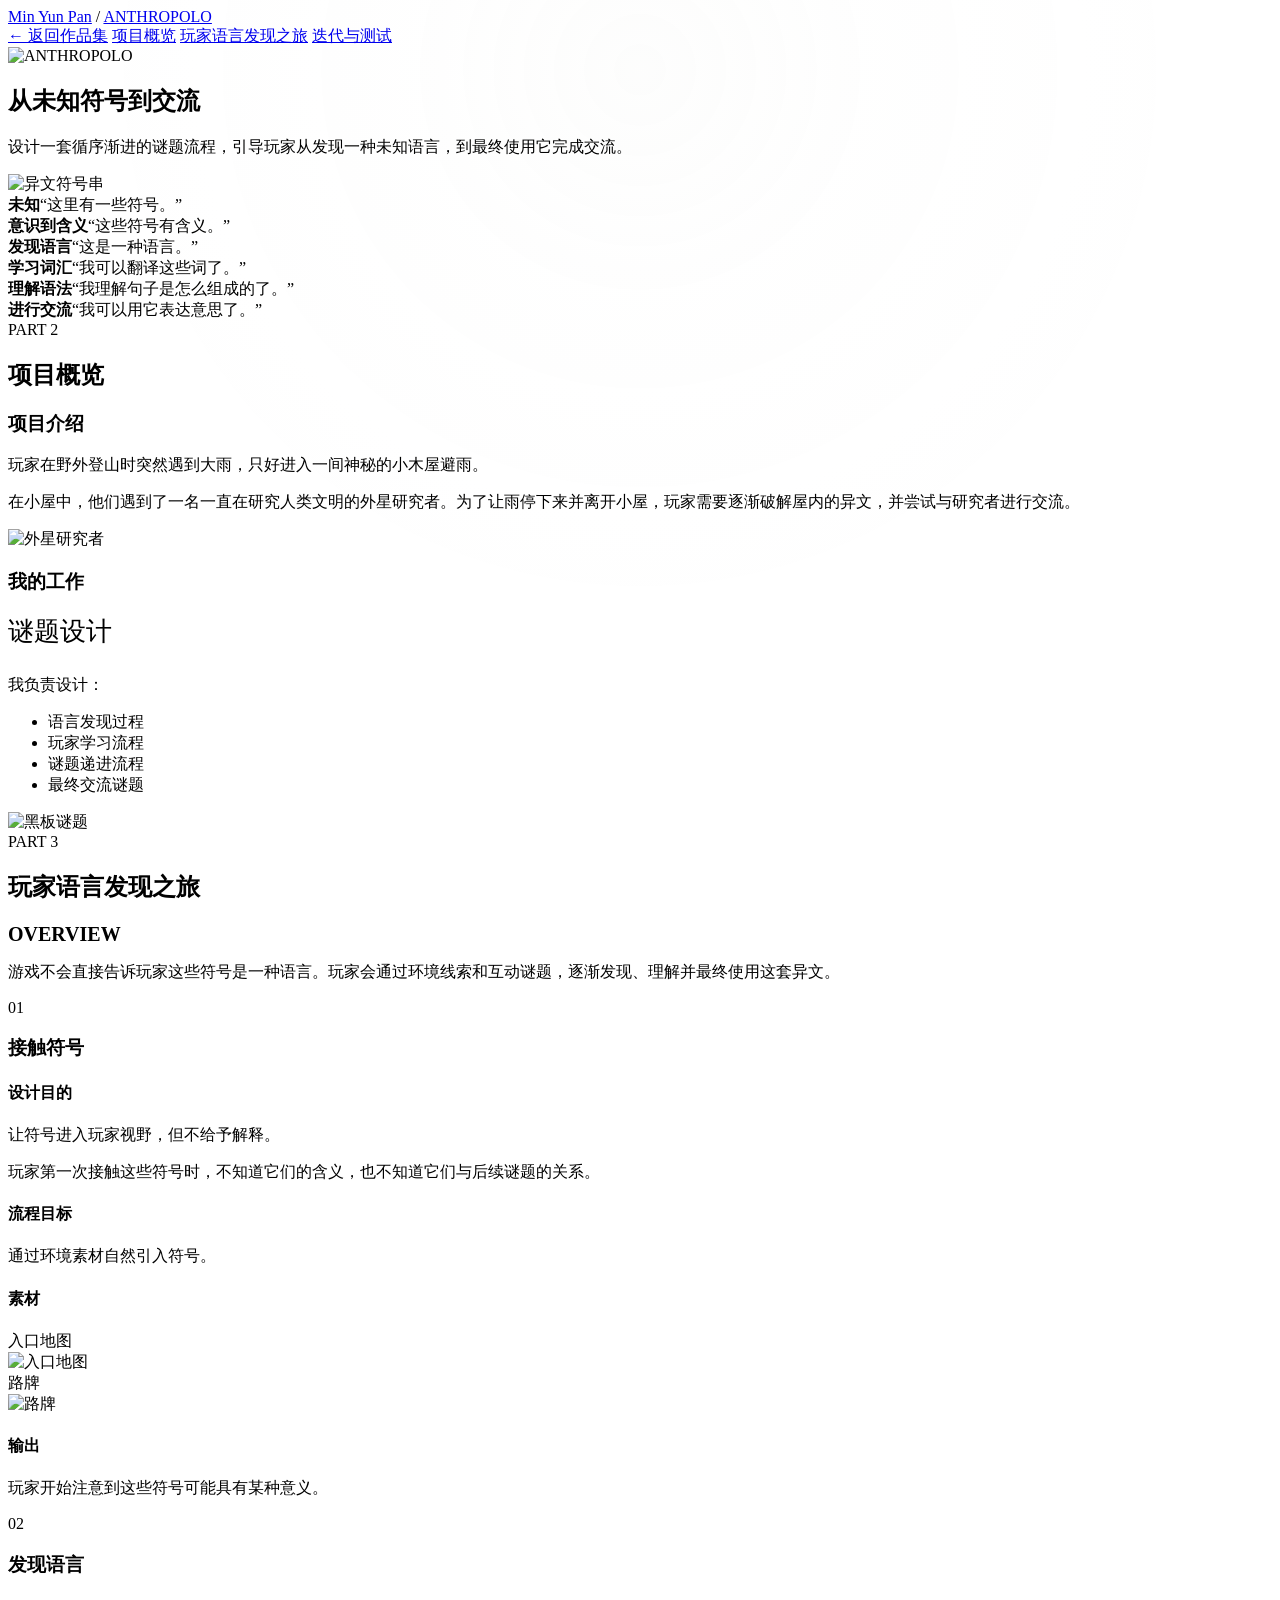
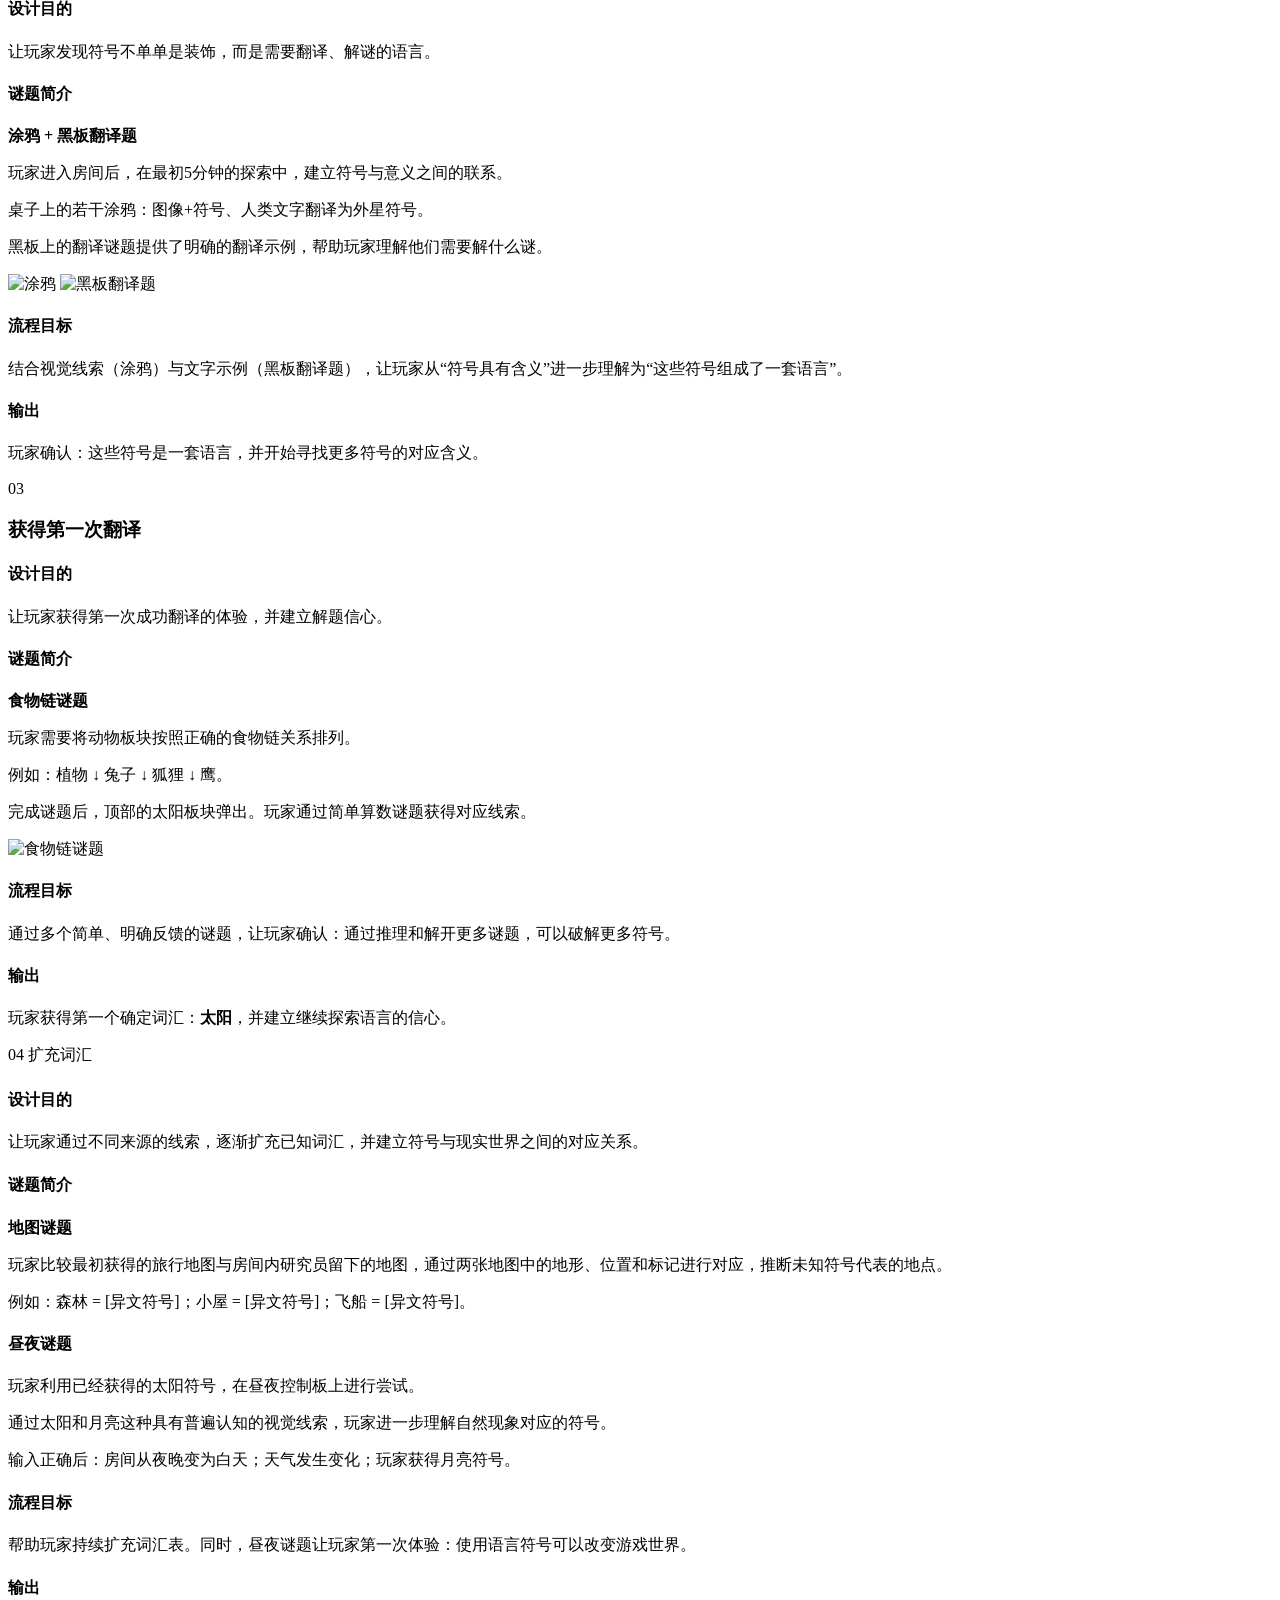
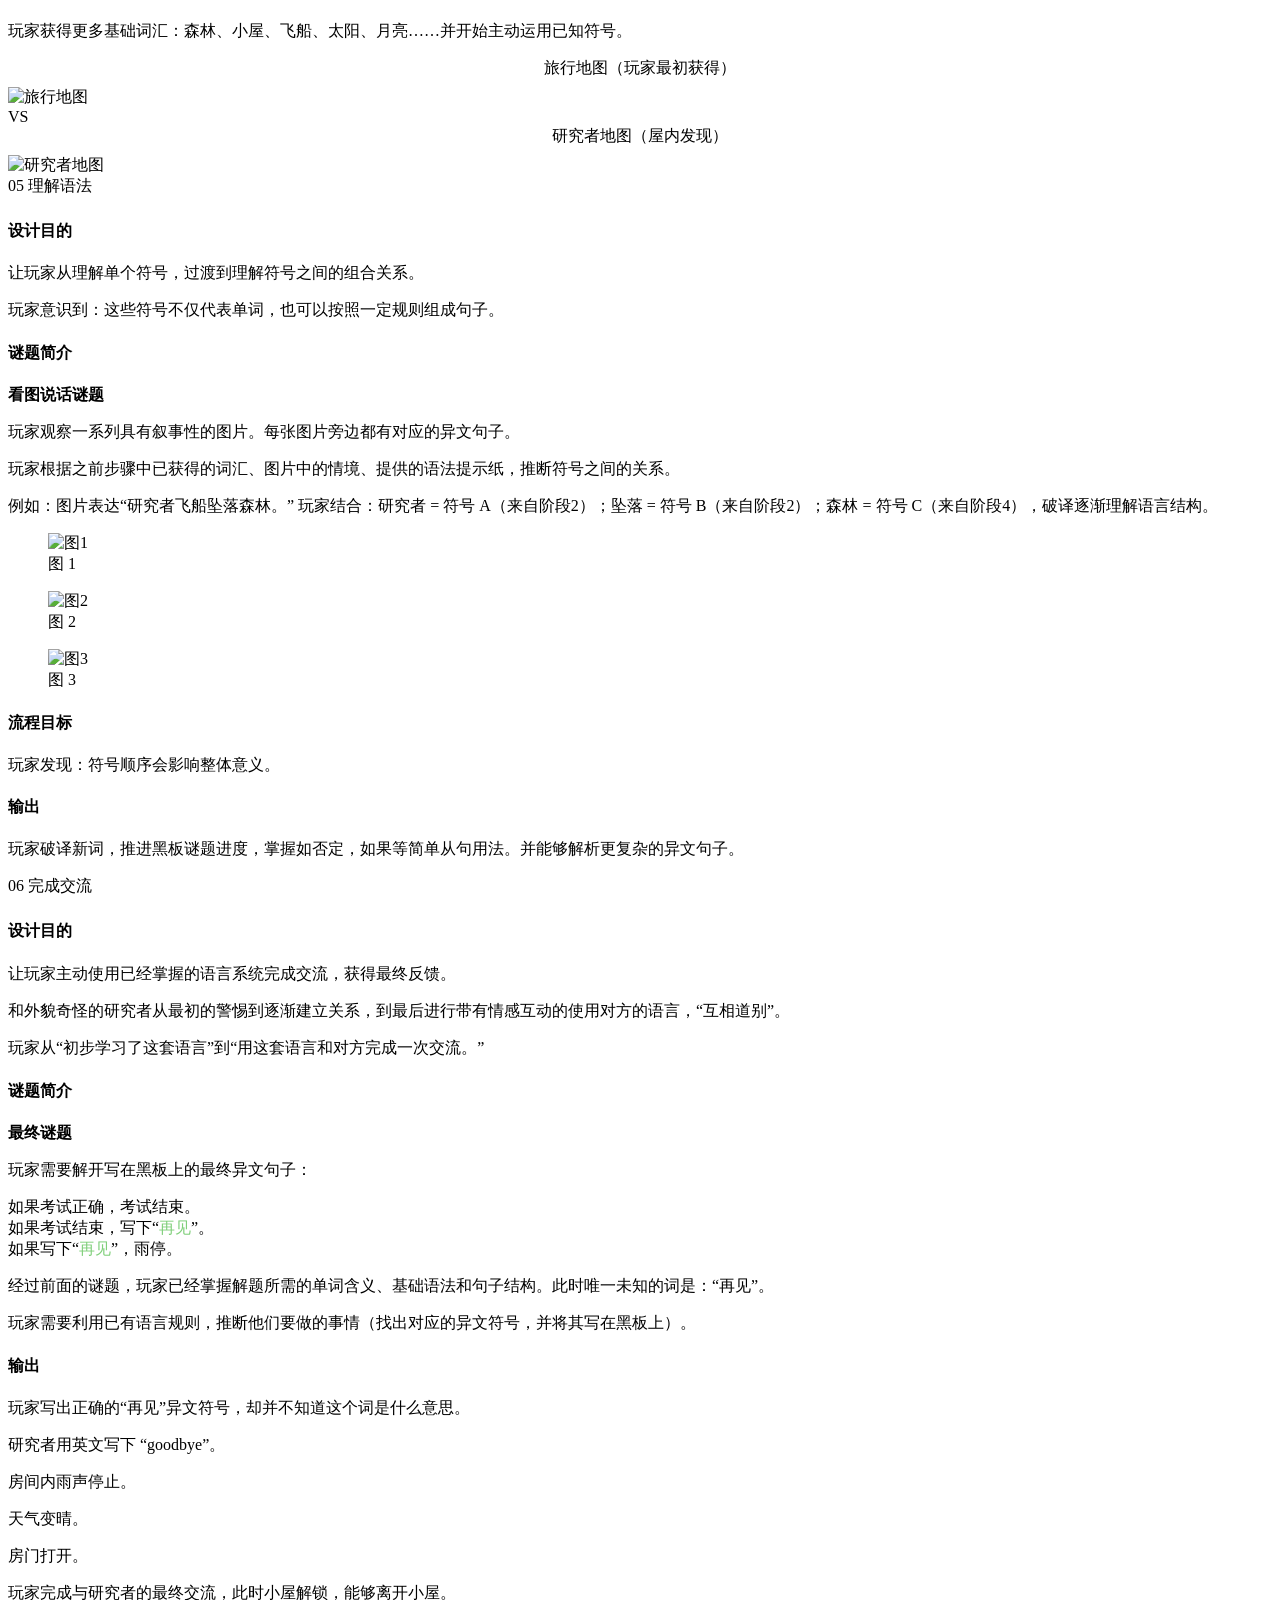
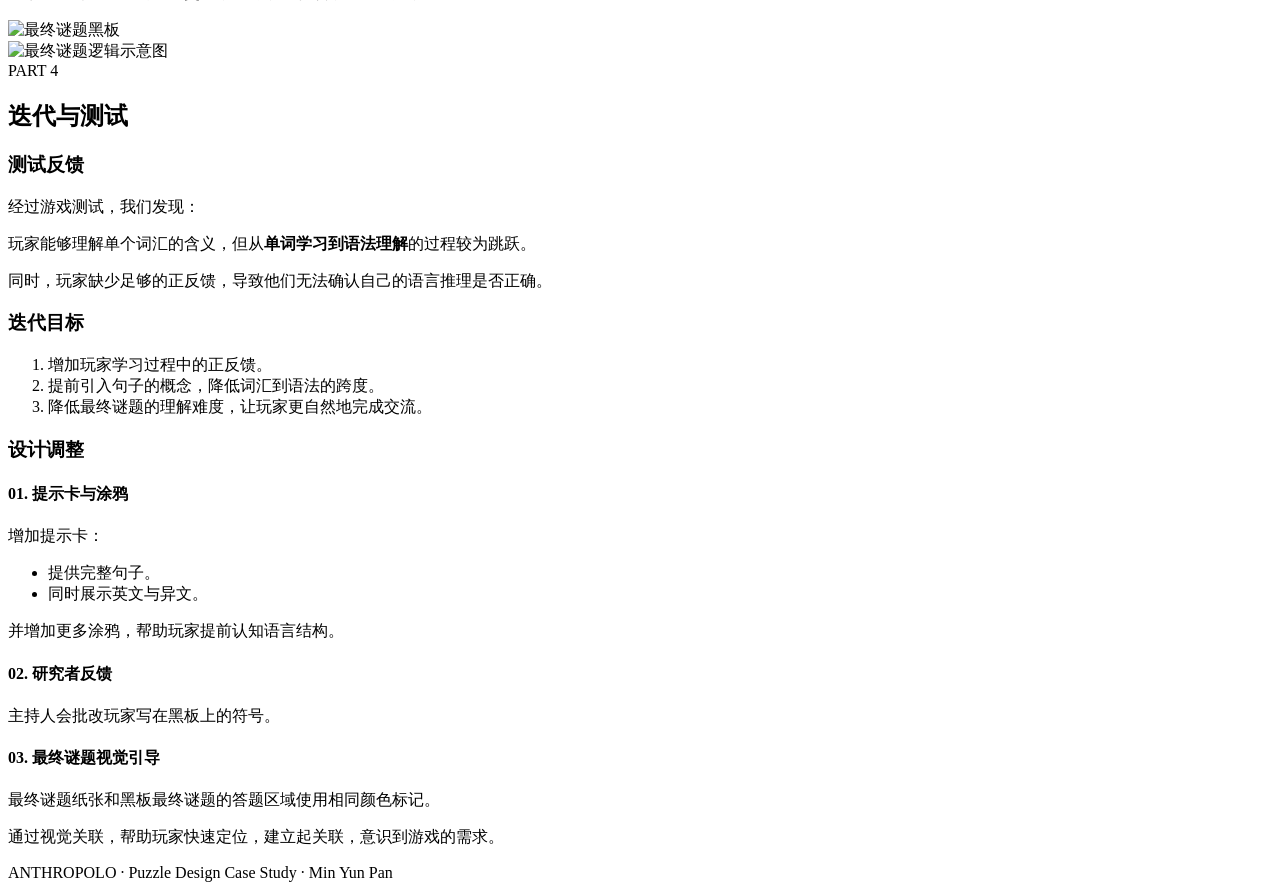
==== anthropolo.html @ 0495cffb "Add files via upload" ====
<!DOCTYPE html>

<html lang="zh-CN">
<head>
<meta charset="utf-8"/>
<meta content="width=device-width, initial-scale=1" name="viewport"/>
<title>ANTHROPOLO — 从未知符号到交流</title>
<meta content="ANTHROPOLO 密室语言谜题设计作品集" name="description"/>

<link href="assets/anthropolo/css/style.css" rel="stylesheet"/><meta content="#0d0f0e" name="theme-color"/><link rel="stylesheet" href="css/enhancements.css">
</head>
<body class="project-anthropolo anthro-opening">
<div class="anthro-opening-fog" aria-hidden="true"><span></span><span></span><span></span></div>
<nav aria-label="页面导航" class="top-nav">
<div class="top-nav-inner">
<div class="anthro-brand-group">
<a class="nav-home" href="index.html">Min Yun Pan</a>
<span class="nav-sep">/</span>
<a class="nav-brand" href="#top">ANTHROPOLO</a>
</div>
<div class="nav-links">
<a class="portfolio-back" href="index.html">← 返回作品集</a>
<a href="#overview">项目概览</a>
<a href="#journey">玩家语言发现之旅</a>
<a href="#iteration">迭代与测试</a>
</div>
</div>
</nav>
<section class="hero" id="top">
<div class="wrap">
<img alt="ANTHROPOLO" class="logo" src="assets/anthropolo/images/title.png"/>
<div class="rule"></div>
<div class="hero-grid">
<div class="hero-copy reveal reveal-delay-1">
<h1>从未知符号到<span class="gold">交流</span></h1>
<div class="accent-line"></div>
<p class="lead intro">设计一套循序渐进的谜题流程，引导玩家从发现一种未知语言，到最终使用它完成交流。</p>
</div>
<img alt="异文符号串" class="glyph-chain" src="assets/anthropolo/images/glyph-chain.png"/>
<div class="progress reveal reveal-delay-3">
<div class="progress-item"><b class="intro">未知</b><span class="intro">“这里有一些符号。”</span></div>
<div class="progress-item"><b class="intro">意识到含义</b><span class="intro">“这些符号有含义。”</span></div>
<div class="progress-item"><b class="intro">发现语言</b><span class="intro">“这是一种语言。”</span></div>
<div class="progress-item"><b class="intro">学习词汇</b><span class="intro">“我可以翻译这些词了。”</span></div>
<div class="progress-item"><b class="intro">理解语法</b><span class="intro">“我理解句子是怎么组成的了。”</span></div>
<div class="progress-item"><b class="intro">进行交流</b><span class="intro">“我可以用它表达意思了。”</span></div>
</div>
</div>
</div>
</section>
<section class="section" id="overview">
<div class="wrap">
<div class="overview-title reveal">
<div class="kicker">PART 2</div>
<h2>项目概览</h2>
</div>
<div class="overview-grid reveal reveal-delay-1">
<div>
<h3 class="gold" style="text-transform:none">项目介绍</h3>
<div class="accent-line" style="width:90px"></div>
<p class="intro">玩家在野外登山时突然遇到大雨，只好进入一间神秘的小木屋避雨。</p>
<p class="intro">在小屋中，他们遇到了一名一直在研究人类文明的外星研究者。为了让雨停下来并离开小屋，玩家需要逐渐破解屋内的异文，并尝试与研究者进行交流。</p>
</div>
<div class="photo"><img alt="外星研究者" src="assets/anthropolo/images/researcher.jpg"/></div>
</div>
<div class="contrib reveal reveal-delay-2">
<div class="contrib-list">
<h3 class="gold" style="text-transform:none">我的工作</h3>
<p class="intro" style="font-size:26px;margin-top:18px">谜题设计</p>
<p class="muted intro">我负责设计：</p>
<ul>
<li class="intro">语言发现过程</li>
<li class="intro">玩家学习流程</li>
<li class="intro">谜题递进流程</li>
<li class="intro">最终交流谜题</li>
</ul>
</div>
<div class="photo"><img alt="黑板谜题" src="assets/anthropolo/images/board.jpg"/></div>
</div>
</div>
</section>
<section class="section" id="journey">
<div class="wrap">
<div class="journey-head reveal">
<div class="kicker">PART 3</div>
<h2>玩家语言发现之旅</h2>
<div class="gold" style="font-size:20px;font-weight:700;margin-top:8px">OVERVIEW</div>
<p class="intro">游戏不会直接告诉玩家这些符号是一种语言。玩家会通过环境线索和互动谜题，逐渐发现、理解并最终使用这套异文。</p>
</div>
<div class="stages-top">
<article class="stage chalk-card reveal">
<div class="stage-no">01</div>
<h3>接触符号</h3>
<div class="stage-block"><h4 class="intro">设计目的</h4><p class="intro">让符号进入玩家视野，但不给予解释。</p><p class="intro">玩家第一次接触这些符号时，不知道它们的含义，也不知道它们与后续谜题的关系。</p></div>
<div class="stage-block"><h4 class="intro">流程目标</h4><p class="intro">通过环境素材自然引入符号。</p></div>
<div class="stage-block"><h4 class="intro">素材</h4>
<div class="stage-media two">
<div><div class="muted small intro">入口地图</div><img alt="入口地图" src="assets/anthropolo/images/entrance-map.png"/></div>
<div><div class="muted small intro">路牌</div><img alt="路牌" src="assets/anthropolo/images/trail-sign.png"/></div>
</div>
</div>
<div class="stage-output"><h4 class="intro">输出</h4><p class="intro">玩家开始注意到这些符号可能具有某种意义。</p></div>
</article>
<article class="stage chalk-card reveal reveal-delay-1">
<div class="stage-no">02</div>
<h3>发现语言</h3>
<div class="stage-block"><h4 class="intro">设计目的</h4><p class="intro">让玩家发现符号不单单是装饰，而是需要翻译、解谜的语言。</p></div>
<div class="stage-block"><h4 class="intro">谜题简介</h4><p class="intro"><strong>涂鸦 + 黑板翻译题</strong></p><p class="intro">玩家进入房间后，在最初5分钟的探索中，建立符号与意义之间的联系。</p><p class="intro">桌子上的若干涂鸦：图像+符号、人类文字翻译为外星符号。</p><p class="intro">黑板上的翻译谜题提供了明确的翻译示例，帮助玩家理解他们需要解什么谜。</p>
<div class="stage-media">
<img alt="涂鸦" src="assets/anthropolo/images/doodles.jpg"/>
<img alt="黑板翻译题" src="assets/anthropolo/images/translation-board.png"/>
</div>
</div>
<div class="stage-block"><h4 class="intro">流程目标</h4><p class="intro">结合视觉线索（涂鸦）与文字示例（黑板翻译题），让玩家从“符号具有含义”进一步理解为“这些符号组成了一套语言”。</p></div>
<div class="stage-output"><h4 class="intro">输出</h4><p class="intro">玩家确认：这些符号是一套语言，并开始寻找更多符号的对应含义。</p></div>
</article>
<article class="stage chalk-card reveal reveal-delay-2">
<div class="stage-no">03</div>
<h3>获得第一次翻译</h3>
<div class="stage-block"><h4 class="intro">设计目的</h4><p class="intro">让玩家获得第一次成功翻译的体验，并建立解题信心。</p></div>
<div class="stage-block"><h4 class="intro">谜题简介</h4><p class="intro"><strong>食物链谜题</strong></p><p class="intro">玩家需要将动物板块按照正确的食物链关系排列。</p><p class="intro">例如：植物 ↓ 兔子 ↓ 狐狸 ↓ 鹰。</p><p class="intro">完成谜题后，顶部的太阳板块弹出。玩家通过简单算数谜题获得对应线索。</p>
<div class="stage-media tall"><img alt="食物链谜题" src="assets/anthropolo/images/food-chain.png"/></div>
</div>
<div class="stage-block"><h4 class="intro">流程目标</h4><p class="intro">通过多个简单、明确反馈的谜题，让玩家确认：通过推理和解开更多谜题，可以破解更多符号。</p></div>
<div class="stage-output"><h4 class="intro">输出</h4><p class="intro">玩家获得第一个确定词汇：<strong>太阳</strong>，并建立继续探索语言的信心。</p></div>
</article>
</div>
<div class="stages-lower">
<article class="wide-stage chalk-card reveal">
<div>
<div class="label">04 扩充词汇</div>
<div class="content" style="margin-top:24px">
<div>
<h4 class="intro">设计目的</h4>
<p class="intro">让玩家通过不同来源的线索，逐渐扩充已知词汇，并建立符号与现实世界之间的对应关系。</p>
<h4 class="intro" style="margin-top:22px">谜题简介</h4>
<p class="intro"><strong>地图谜题</strong></p>
<p class="intro">玩家比较最初获得的旅行地图与房间内研究员留下的地图，通过两张地图中的地形、位置和标记进行对应，推断未知符号代表的地点。</p>
<p class="intro">例如：森林 = [异文符号]；小屋 = [异文符号]；飞船 = [异文符号]。</p>
</div>
<div>
<h4 class="intro">昼夜谜题</h4>
<p class="intro">玩家利用已经获得的太阳符号，在昼夜控制板上进行尝试。</p>
<p class="intro">通过太阳和月亮这种具有普遍认知的视觉线索，玩家进一步理解自然现象对应的符号。</p>
<p class="intro">输入正确后：房间从夜晚变为白天；天气发生变化；玩家获得月亮符号。</p>
<h4 class="intro" style="margin-top:22px">流程目标</h4>
<p class="intro">帮助玩家持续扩充词汇表。同时，昼夜谜题让玩家第一次体验：使用语言符号可以改变游戏世界。</p>
<h4 class="intro" style="margin-top:22px">输出</h4>
<p class="intro">玩家获得更多基础词汇：森林、小屋、飞船、太阳、月亮……并开始主动运用已知符号。</p>
</div>
</div>
</div>
<div class="map-compare">
<div>
<div class="muted intro" style="text-align:center;margin-bottom:8px">旅行地图（玩家最初获得）</div>
<img alt="旅行地图" src="assets/anthropolo/images/entrance-map.png"/>
</div>
<div class="vs">VS</div>
<div>
<div class="muted intro" style="text-align:center;margin-bottom:8px">研究者地图（屋内发现）</div>
<img alt="研究者地图" src="assets/anthropolo/images/researcher-map.png"/>
</div>
</div>
</article>
<article class="wide-stage chalk-card reveal">
<div>
<div class="label">05 理解语法</div>
<div class="content single" style="margin-top:24px">
<div>
<h4 class="intro">设计目的</h4>
<p class="intro">让玩家从理解单个符号，过渡到理解符号之间的组合关系。</p>
<p class="intro">玩家意识到：这些符号不仅代表单词，也可以按照一定规则组成句子。</p>
<h4 class="intro" style="margin-top:22px">谜题简介</h4>
<p class="intro"><strong>看图说话谜题</strong></p>
<p class="intro">玩家观察一系列具有叙事性的图片。每张图片旁边都有对应的异文句子。</p>
<p class="intro">玩家根据之前步骤中已获得的词汇、图片中的情境、提供的语法提示纸，推断符号之间的关系。</p>
<p class="intro">例如：图片表达“研究者飞船坠落森林。” 玩家结合：研究者 = 符号 A（来自阶段2）；坠落 = 符号 B（来自阶段2）；森林 = 符号 C（来自阶段4），破译逐渐理解语言结构。</p>
</div>
</div>
</div>
<div>
<div class="story-strip">
<figure><img alt="图1" src="assets/anthropolo/images/story-1.png"/><figcaption class="intro">图 1</figcaption></figure>
<figure><img alt="图2" src="assets/anthropolo/images/story-2.png"/><figcaption class="intro">图 2</figcaption></figure>
<figure><img alt="图3" src="assets/anthropolo/images/story-3.png"/><figcaption class="intro">图 3</figcaption></figure>
</div>
<div class="content" style="margin-top:20px">
<div><h4 class="intro">流程目标</h4><p class="intro">玩家发现：符号顺序会影响整体意义。</p></div>
<div><h4 class="intro">输出</h4><p class="intro">玩家破译新词，推进黑板谜题进度，掌握如否定，如果等简单从句用法。并能够解析更复杂的异文句子。</p></div>
</div>
</div>
</article>
<article class="wide-stage final-stage chalk-card reveal">
<div>
<div class="label">06 完成交流</div>
<div class="content single" style="margin-top:24px">
<div>
<h4 class="intro">设计目的</h4>
<p class="intro">让玩家主动使用已经掌握的语言系统完成交流，获得最终反馈。</p>
<p class="intro">和外貌奇怪的研究者从最初的警惕到逐渐建立关系，到最后进行带有情感互动的使用对方的语言，“互相道别”。</p>
<p class="intro">玩家从“初步学习了这套语言”到“用这套语言和对方完成一次交流。”</p>
<h4 class="intro" style="margin-top:22px">谜题简介</h4>
<p class="intro"><strong>最终谜题</strong></p>
<p class="intro">玩家需要解开写在黑板上的最终异文句子：</p>
<div class="logic-box">
<p class="intro"><span class="logic-if">如果</span>考试正确，考试结束。<br/><span class="logic-if">如果</span>考试结束，写下“<span class="logic-goodbye" style="color:#7fcf7a!important">再见</span>”。<br/><span class="logic-if">如果</span>写下“<span class="logic-goodbye" style="color:#7fcf7a!important">再见</span>”，雨停。</p>
</div>
<p class="intro">经过前面的谜题，玩家已经掌握解题所需的单词含义、基础语法和句子结构。此时唯一未知的词是：“再见”。</p>
<p class="intro">玩家需要利用已有语言规则，推断他们要做的事情（找出对应的异文符号，并将其写在黑板上）。</p>
<h4 class="intro" style="margin-top:22px">输出</h4>
<p class="intro">玩家写出正确的“再见”异文符号，却并不知道这个词是什么意思。</p>
<p class="intro">研究者用英文写下 “goodbye”。</p>
<div class="plain-lines">
<p class="intro">房间内雨声停止。</p>
<p class="intro">天气变晴。</p>
<p class="intro">房门打开。</p>
</div>
<p class="intro">玩家完成与研究者的最终交流，此时小屋解锁，能够离开小屋。</p>
</div>
</div>
</div>
<div class="final-stage-media">
<div class="photo"><img alt="最终谜题黑板" src="assets/anthropolo/images/board.jpg"/></div>
<div class="final-stage-diagram"><img alt="最终谜题逻辑示意图" src="assets/anthropolo/images/final-logic.png"/></div>
</div>
</article>
</div>
</div>
</section>
<section class="section" id="iteration">
<div class="wrap">
<div class="journey-head reveal">
<div class="kicker">PART 4</div>
<h2>迭代与测试</h2>
</div>
<div class="iter-grid reveal reveal-delay-1">
<div class="iter-box chalk-card">
<h3 class="gold" style="text-transform:none">测试反馈</h3>
<p class="intro">经过游戏测试，我们发现：</p>
<p class="intro">玩家能够理解单个词汇的含义，但从<strong>单词学习到语法理解</strong>的过程较为跳跃。</p>
<p class="intro">同时，玩家缺少足够的正反馈，导致他们无法确认自己的语言推理是否正确。</p>
</div>
<div class="iter-box chalk-card">
<h3 class="gold" style="text-transform:none">迭代目标</h3>
<ol>
<li class="intro">增加玩家学习过程中的正反馈。</li>
<li class="intro">提前引入句子的概念，降低词汇到语法的跨度。</li>
<li class="intro">降低最终谜题的理解难度，让玩家更自然地完成交流。</li>
</ol>
</div>
</div>
<h3 class="changes-title" style="text-transform:none">设计调整</h3>
<div class="changes reveal reveal-delay-2">
<div class="change chalk-card">
<h4 class="intro">01. 提示卡与涂鸦</h4>
<p class="intro">增加提示卡：</p>
<ul>
<li class="intro">提供完整句子。</li>
<li class="intro">同时展示英文与异文。</li>
</ul>
<p class="intro" style="margin-top:14px">并增加更多涂鸦，帮助玩家提前认知语言结构。</p>
</div>
<div class="change chalk-card">
<h4 class="intro">02. 研究者反馈</h4>
<p class="intro">主持人会批改玩家写在黑板上的符号。</p>
</div>
<div class="change chalk-card">
<h4 class="intro">03. 最终谜题视觉引导</h4>
<p class="intro">最终谜题纸张和黑板最终谜题的答题区域使用相同颜色标记。</p>
<p class="intro">通过视觉关联，帮助玩家快速定位，建立起关联，意识到游戏的需求。</p>
</div>
</div>
</div>
</section>
<footer class="footer">
<div class="wrap">ANTHROPOLO · Puzzle Design Case Study · Min Yun Pan</div>
</footer>

<script src="assets/anthropolo/js/main.js"></script><script src="js/enhancements.js"></script>
</body>
</html>
---- css/enhancements.css ----
/* Global responsive + subtle interaction layer. Loaded after each project's own stylesheet. */
:root{
  --ambient-rgb: 120, 125, 130;
  --ambient-opacity: .055;
  --reveal-distance: 18px;
}
body.project-dark{--ambient-rgb:132,108,88;--ambient-opacity:.055}
body.project-gullen{--ambient-rgb:245,124,200;--ambient-opacity:.055}
body.project-six{--ambient-rgb:183,94,79;--ambient-opacity:.040}
body.project-rigged{--ambient-rgb:239,122,26;--ambient-opacity:.070}
body.project-anthropolo{--ambient-rgb:202,205,195;--ambient-opacity:.045}

.ambient-layer{
  position:fixed;
  inset:-16vh -12vw;
  z-index:-2;
  pointer-events:none;
  opacity:var(--ambient-opacity);
  background:radial-gradient(circle at var(--ambient-x,50%) var(--ambient-y,28%),rgba(var(--ambient-rgb),.9) 0,rgba(var(--ambient-rgb),.32) 16%,transparent 45%);
  transition:opacity .35s ease;
  will-change:background;
}

/* automatic entrance motion */
.reveal-auto{
  opacity:0;
  transform:translate3d(0,var(--reveal-distance),0);
  transition:opacity .72s cubic-bezier(.2,.7,.2,1),transform .72s cubic-bezier(.2,.7,.2,1);
  transition-delay:var(--reveal-delay,0ms);
  will-change:opacity,transform;
}
.reveal-auto.is-visible{opacity:1;transform:translate3d(0,0,0)}

/* images move only a little: enough to feel alive, not enough to become a showcase gimmick */
.project-media img,
.hero-visual img,
.gullen-hero-image img,
.six-door img,
.rigged-v2-hero-collage img,
.rigged-v2-compare img,
.action-media img,
.photo img,
.stage-media img,
.story-strip img,
.map-compare img{
  transition:transform .7s cubic-bezier(.2,.7,.2,1),filter .45s ease,opacity .45s ease;
}
@media (hover:hover){
  .project-media:hover img,
  .rigged-v2-compare article:hover img,
  .action-panel:hover .action-media img,
  .photo:hover img{transform:scale(1.018)}
}

/* Mobile nav shared by the portfolio pages */
.mobile-nav-toggle{
  display:none;
  border:0;
  background:transparent;
  color:inherit;
  width:40px;
  height:40px;
  padding:8px;
  cursor:pointer;
  align-items:center;
  justify-content:center;
  flex-direction:column;
  gap:5px;
  margin-left:auto;
}
.mobile-nav-toggle span{display:block;width:20px;height:1px;background:currentColor;transition:transform .25s ease,opacity .25s ease}
.mobile-nav-toggle[aria-expanded="true"] span:nth-child(1){transform:translateY(6px) rotate(45deg)}
.mobile-nav-toggle[aria-expanded="true"] span:nth-child(2){opacity:0}
.mobile-nav-toggle[aria-expanded="true"] span:nth-child(3){transform:translateY(-6px) rotate(-45deg)}

@media(max-width:1080px){
  .site-header .nav{position:relative}
  .site-header .mobile-nav-toggle{display:flex}
  .site-header .nav-links{
    display:none;
    position:absolute;
    top:calc(100% + 1px);
    left:18px;
    right:18px;
    padding:16px 18px 18px;
    flex-direction:column;
    align-items:flex-start;
    gap:12px;
    background:rgba(255,255,255,.97);
    border:1px solid rgba(0,0,0,.08);
    box-shadow:0 18px 40px rgba(0,0,0,.10);
    backdrop-filter:blur(14px);
  }
  body.project-dark .site-header .nav-links{background:rgba(15,15,15,.97);border-color:rgba(255,255,255,.10)}
  body.project-gullen .site-header .nav-links{background:rgba(247,245,240,.98)}
  body.project-six .site-header .nav-links{background:rgba(241,241,239,.98)}
  body.project-rigged .site-header .nav-links{background:rgba(255,246,234,.98)}
  .site-header.nav-open .nav-links{display:flex}
  .site-header.nav-open .nav-links a{display:block!important}
  .site-header .lang{padding-top:7px;border-top:1px solid rgba(120,120,120,.18);width:100%}
}

/* Anthropolo uses a different navigation shell but the same responsive behavior */
@media(max-width:920px){
  body.project-anthropolo .top-nav-inner{position:relative}
  body.project-anthropolo .top-nav .mobile-nav-toggle{display:flex;color:#ddd}
  body.project-anthropolo .top-nav .nav-links{
    display:none;
    position:absolute;
    top:calc(100% + 1px);
    left:0;
    right:0;
    padding:16px 4vw 20px;
    flex-direction:column;
    align-items:flex-start;
    gap:12px;
    background:rgba(8,11,11,.97);
    border-bottom:1px solid rgba(255,255,255,.10);
    box-shadow:0 18px 42px rgba(0,0,0,.24);
  }
  body.project-anthropolo .top-nav.nav-open .nav-links{display:flex}
  body.project-anthropolo .top-nav .nav-links a{display:block!important}
}

/* extra small-screen safeguards */
html,body{max-width:100%;overflow-x:hidden}
@media(max-width:720px){
  :root{--reveal-distance:12px}
  .page{padding-left:18px!important;padding-right:18px!important}
  .hero{gap:32px!important}
  .project{gap:30px!important}
  .project-media{min-height:0!important}
  .project-copy p{max-width:none!important}
  .meta{gap:18px 22px!important}
  .gullen-title-row,.six-title-row,.rigged-v2-title-row{padding-top:34px!important}
  .gullen-title,.six-title,.rigged-v2-title{overflow-wrap:anywhere}
  .rigged-v2-tag{max-width:100%!important}
  .rigged-v2-hero-collage .hero-inset{width:74%!important}
  .rigged-v2-compare article,.rigged-v2-stat-grid .stat-card{padding:24px 20px!important}
  .six-change-row{padding:42px 0!important}
  body.project-anthropolo{font-size:16px}
  body.project-anthropolo .wrap{width:min(94vw,100%)!important}
  body.project-anthropolo .hero-grid{gap:26px!important}
  body.project-anthropolo .stages-top{grid-template-columns:1fr!important}
  body.project-anthropolo .wide-stage{grid-template-columns:1fr!important}
}

@media(prefers-reduced-motion:reduce){
  html{scroll-behavior:auto!important}
  .reveal-auto{opacity:1!important;transform:none!important;transition:none!important}
  .project-media img,.hero-visual img,.gullen-hero-image img,.six-door img,.rigged-v2-hero-collage img,.rigged-v2-compare img,.action-media img,.photo img,.stage-media img,.story-strip img,.map-compare img{transition:none!important;transform:none!important}
  .ambient-layer{display:none}
}

/* ===== V18 project-specific motion ===== */

/* Khan-Bong: one-shot depth shift and lantern breathing */
body.project-dark .kb-parallax-once{
  transform:translate3d(0,var(--kb-start-y,24px),0) scale(1.022);
  transform-origin:center;
  transition:transform 1.05s cubic-bezier(.18,.78,.2,1),filter .45s ease;
  will-change:transform;
}
body.project-dark .kb-parallax-once.kb-parallax-settle{
  transform:translate3d(0,0,0) scale(1);
}
body.project-dark .media-wide,body.project-dark .media-two figure{overflow:hidden}
body.project-dark .kb-breathe{
  animation:kbBreath 4.8s ease-in-out infinite;
}
@keyframes kbBreath{
  0%,100%{filter:brightness(.95) contrast(1.02);box-shadow:0 18px 50px rgba(0,0,0,.28)}
  50%{filter:brightness(1.06) contrast(1.04);box-shadow:0 18px 56px rgba(86,47,30,.22)}
}

/* Gullen: pink editorial wipes */
body.project-gullen .gullen-wipe{position:relative;overflow:hidden}
body.project-gullen .gullen-wipe::after{
  content:"";position:absolute;inset:0;background:var(--gullen-pink);z-index:3;
  transform:scaleX(1);transform-origin:right center;
  transition:transform .82s cubic-bezier(.77,0,.18,1);
  transition-delay:var(--wipe-delay,0ms);pointer-events:none;
}
body.project-gullen .gullen-wipe.wipe-on::after{transform:scaleX(0)}
body.project-gullen .gullen-label-motion{
  opacity:0;transform:translateX(-14px);
  transition:opacity .5s ease,transform .55s cubic-bezier(.2,.8,.2,1);
  transition-delay:var(--label-delay,0ms)
}
body.project-gullen .gullen-label-motion.label-on{opacity:1;transform:none}

/* 6 Mornings: memory arrives blurred and slightly displaced */
body.project-six .six-memory-reveal{
  filter:grayscale(1) blur(6px) brightness(1.08)!important;
  opacity:.72;
  transform:scale(1.018);
  transition:filter 1.05s ease,opacity .9s ease,transform 1.05s cubic-bezier(.2,.75,.2,1)!important;
  transition-delay:var(--memory-delay,0ms)!important;
}
body.project-six .six-memory-reveal.memory-clear{
  filter:grayscale(1) blur(0) brightness(1)!important;
  opacity:1;transform:scale(1)
}
body.project-six .six-memory-offset{
  transform:translateX(var(--memory-x,0px));opacity:.82;
  transition:transform .95s cubic-bezier(.2,.75,.2,1),opacity .85s ease;
}
body.project-six .six-memory-offset.memory-settle{transform:translateX(0);opacity:1}

/* Rigged Champion: small, energetic motion */
body.project-rigged .hero-inset{
  translate:var(--rigged-shift,0px 0px);
  transition:translate .18s ease-out,transform .35s ease;
  will-change:translate;
}
body.project-rigged .hero-stamp{
  translate:var(--rigged-stamp-shift,0px 0px);
  transition:translate .18s ease-out,transform .35s ease;
  will-change:translate;
}
body.project-rigged .rigged-pop{
  opacity:0;transform:scale(.88) rotate(-2deg);
  transition:opacity .38s ease,transform .5s cubic-bezier(.18,.9,.25,1.18);
  transition-delay:var(--pop-delay,0ms)
}
body.project-rigged .rigged-pop.pop-on{opacity:1;transform:scale(1) rotate(0)}
@media(hover:hover){
  body.project-rigged .action-panel{transition:transform .28s ease,box-shadow .28s ease}
  body.project-rigged .action-panel:hover{transform:translateY(-5px) rotate(.35deg);box-shadow:0 18px 38px rgba(124,68,22,.11)}
}

/* Anthropolo uses only its original reveal / fog-forest visual treatment. */

@media(prefers-reduced-motion:reduce){
  body.project-dark .kb-parallax-once{transform:none!important;transition:none!important}
  body.project-dark .kb-breathe{animation:none!important}
  body.project-gullen .gullen-wipe::after{display:none!important}
  body.project-gullen .gullen-label-motion,
  body.project-six .six-memory-reveal,
  body.project-six .six-memory-offset,
  body.project-rigged .rigged-pop{opacity:1!important;transform:none!important;transition:none!important;filter:none!important}
}

/* ===== V23 Rigged Champion: one-shot juicy shake ===== */
body.project-rigged .rigged-juice{will-change:translate,rotate,scale,filter}
body.project-rigged .rigged-juice.juice-once{
  animation:riggedJuiceShake .72s cubic-bezier(.2,.9,.22,1.12) var(--juice-delay,0ms) 1;
}
@keyframes riggedJuiceShake{
  0%{translate:0 0;rotate:0deg;scale:1;filter:saturate(1) brightness(1)}
  12%{translate:-8px 2px;rotate:-1.7deg;scale:1.018;filter:saturate(1.16) brightness(1.05)}
  25%{translate:9px -3px;rotate:1.8deg;scale:.994}
  38%{translate:-6px 2px;rotate:-1.15deg;scale:1.012}
  52%{translate:5px -2px;rotate:.82deg;scale:1.004}
  67%{translate:-3px 1px;rotate:-.42deg;scale:1.007}
  82%{translate:2px 0;rotate:.18deg;scale:1.002}
  100%{translate:0 0;rotate:0deg;scale:1;filter:saturate(1) brightness(1)}
}
body.project-rigged .rigged-juice.juice-once-done{will-change:auto}
@media(prefers-reduced-motion:reduce){
  body.project-rigged .rigged-juice{animation:none!important;translate:0!important;rotate:0!important;scale:1!important}
}
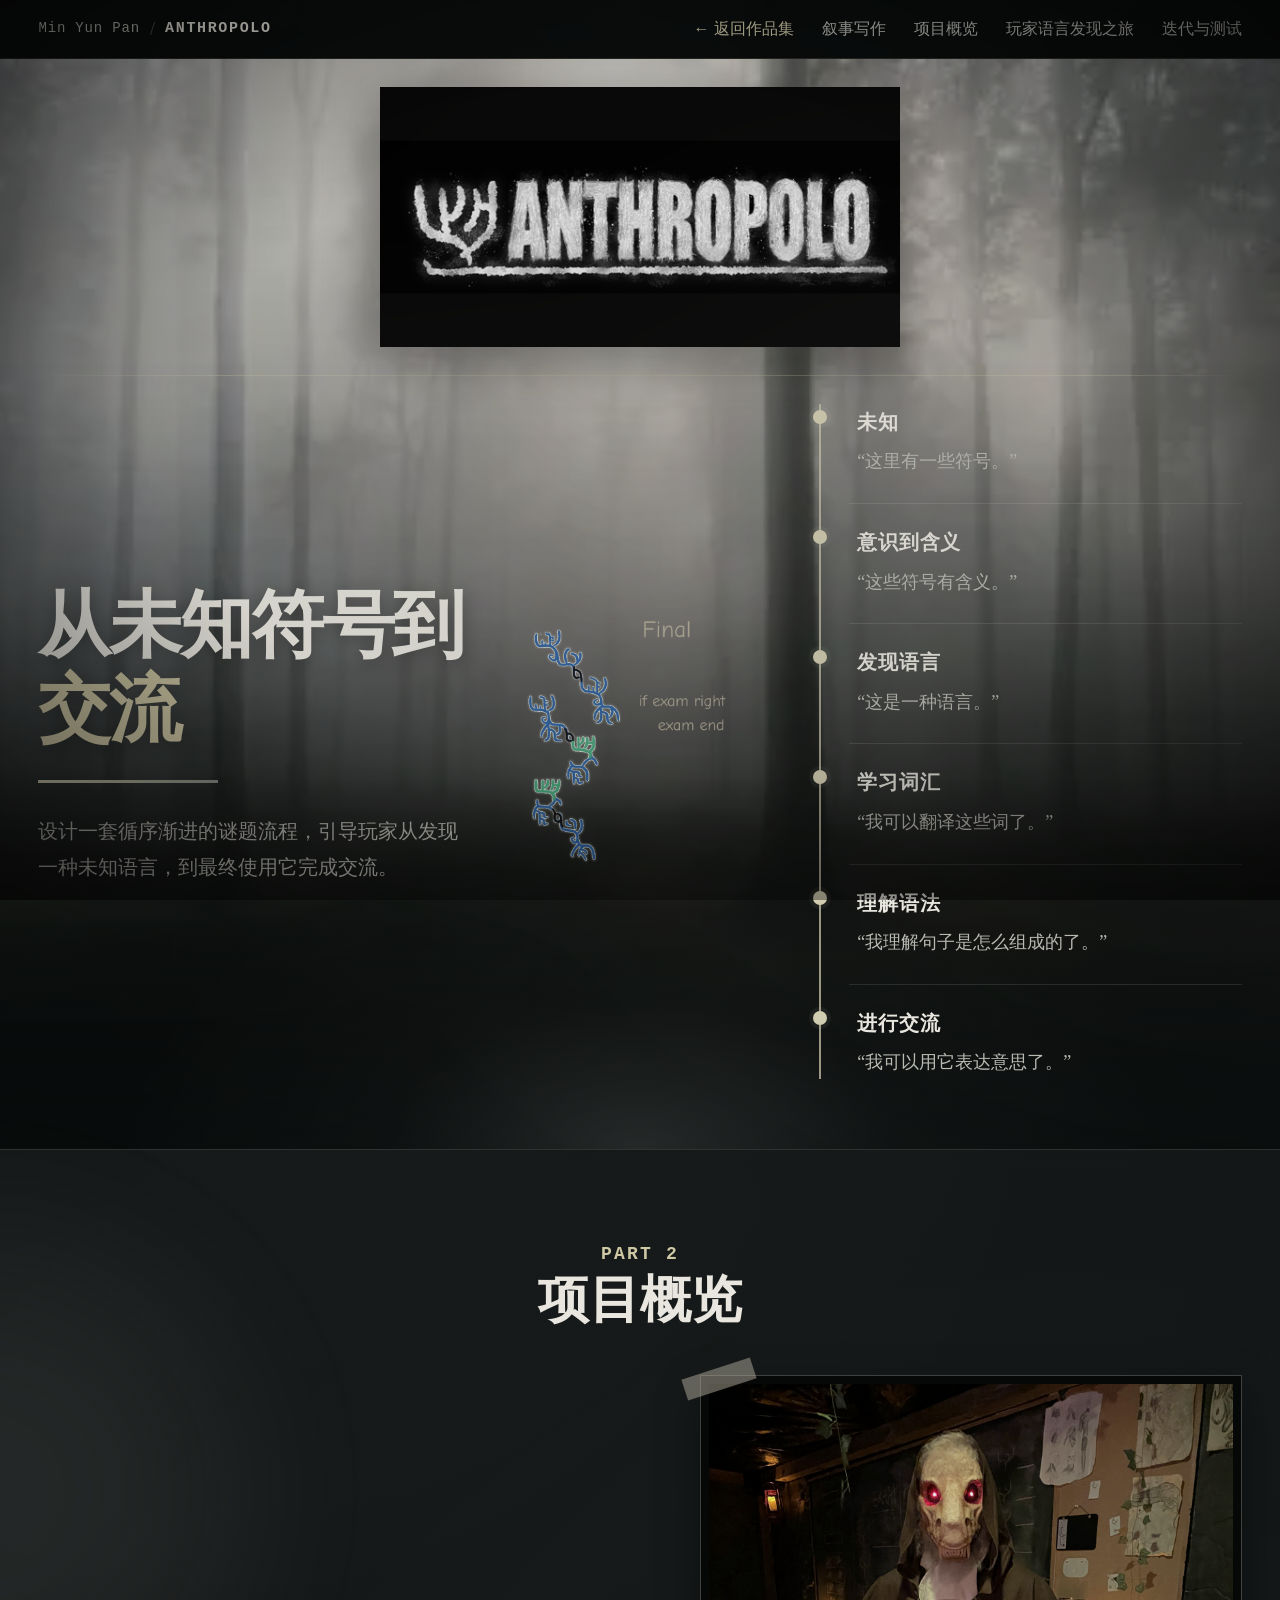
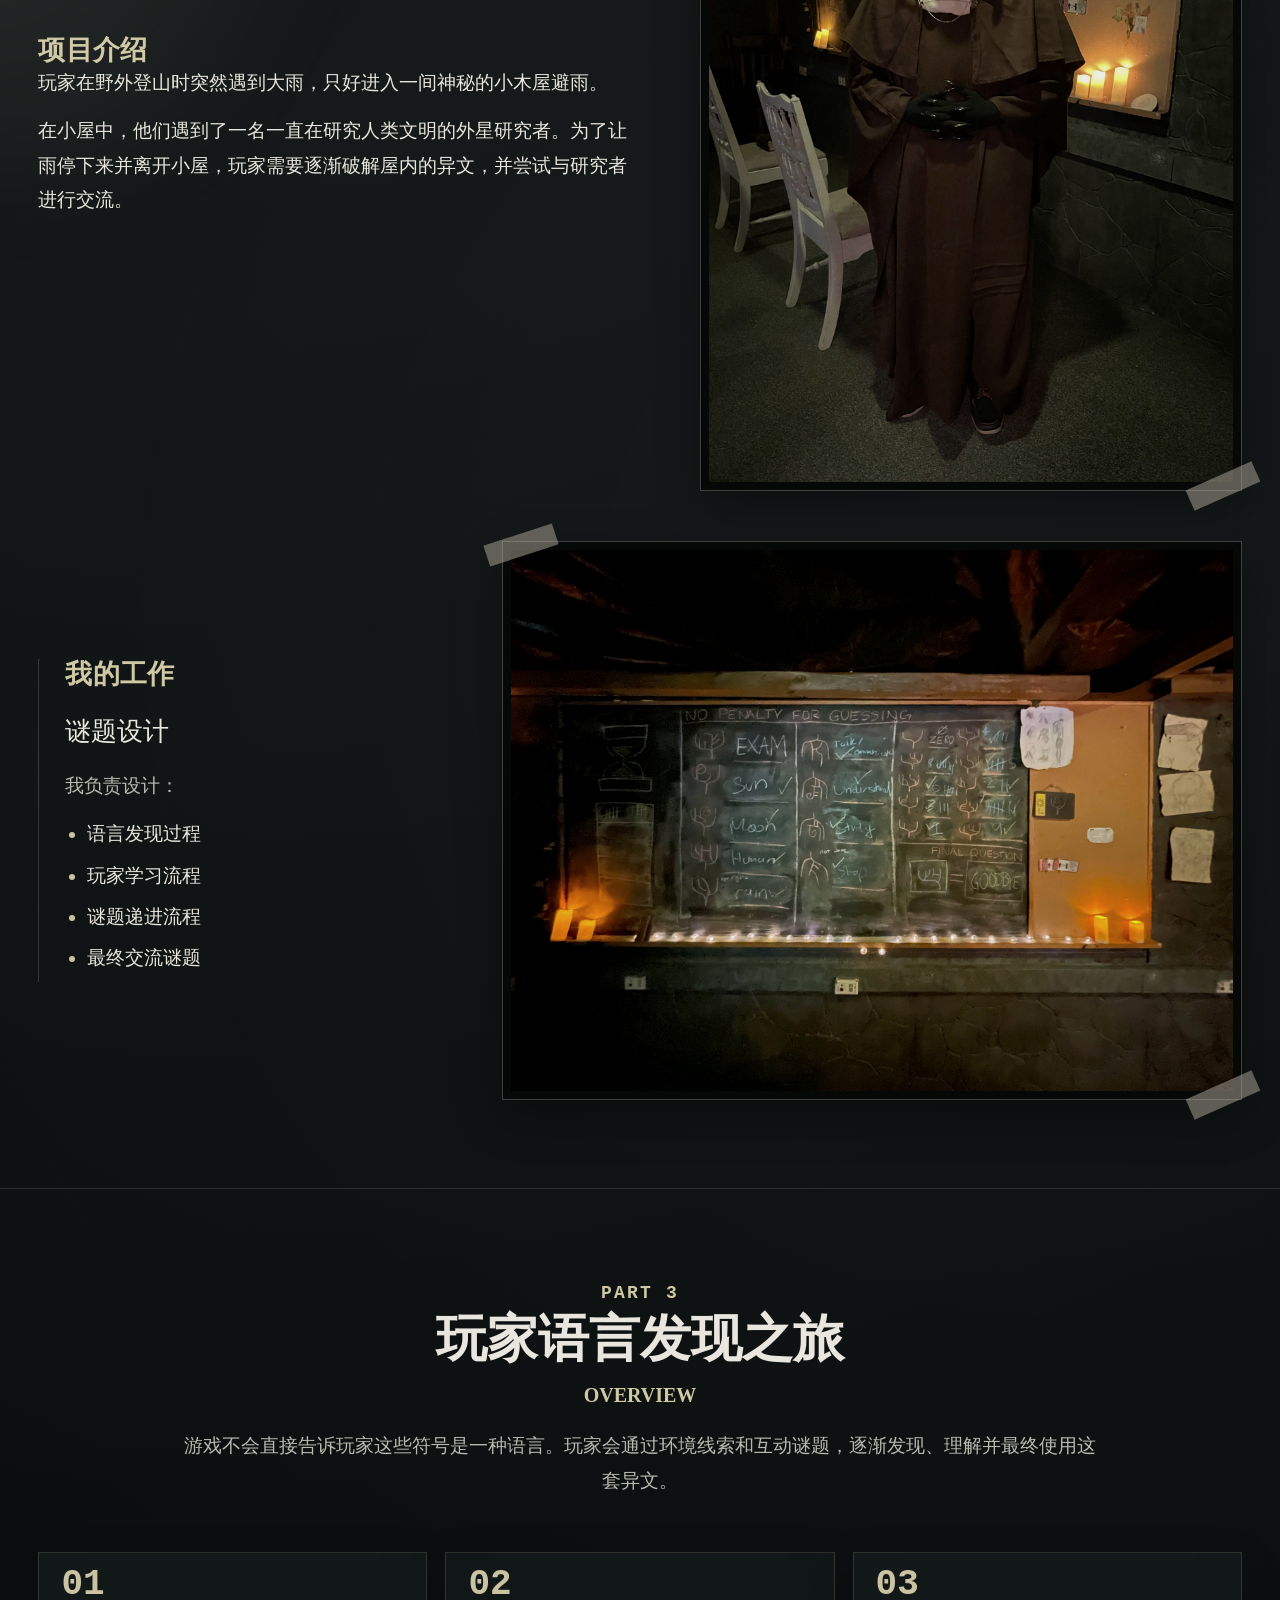
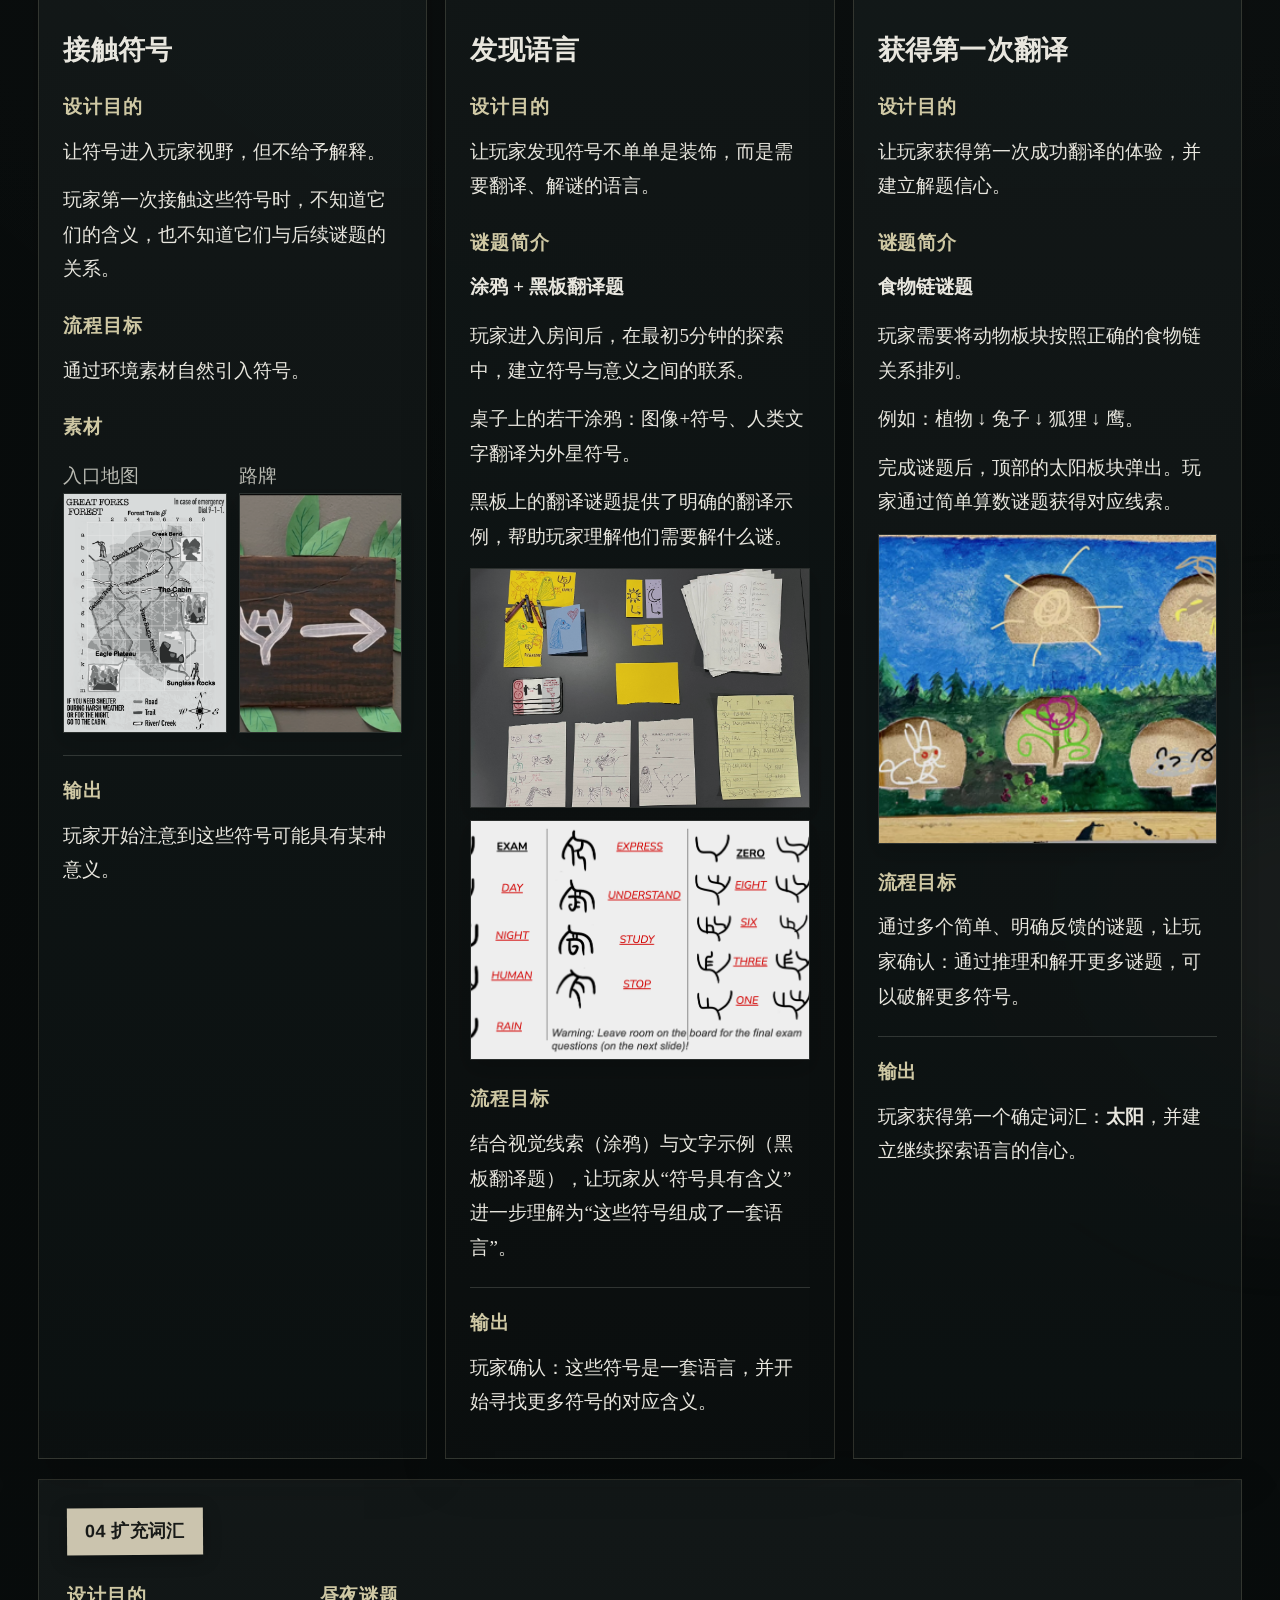
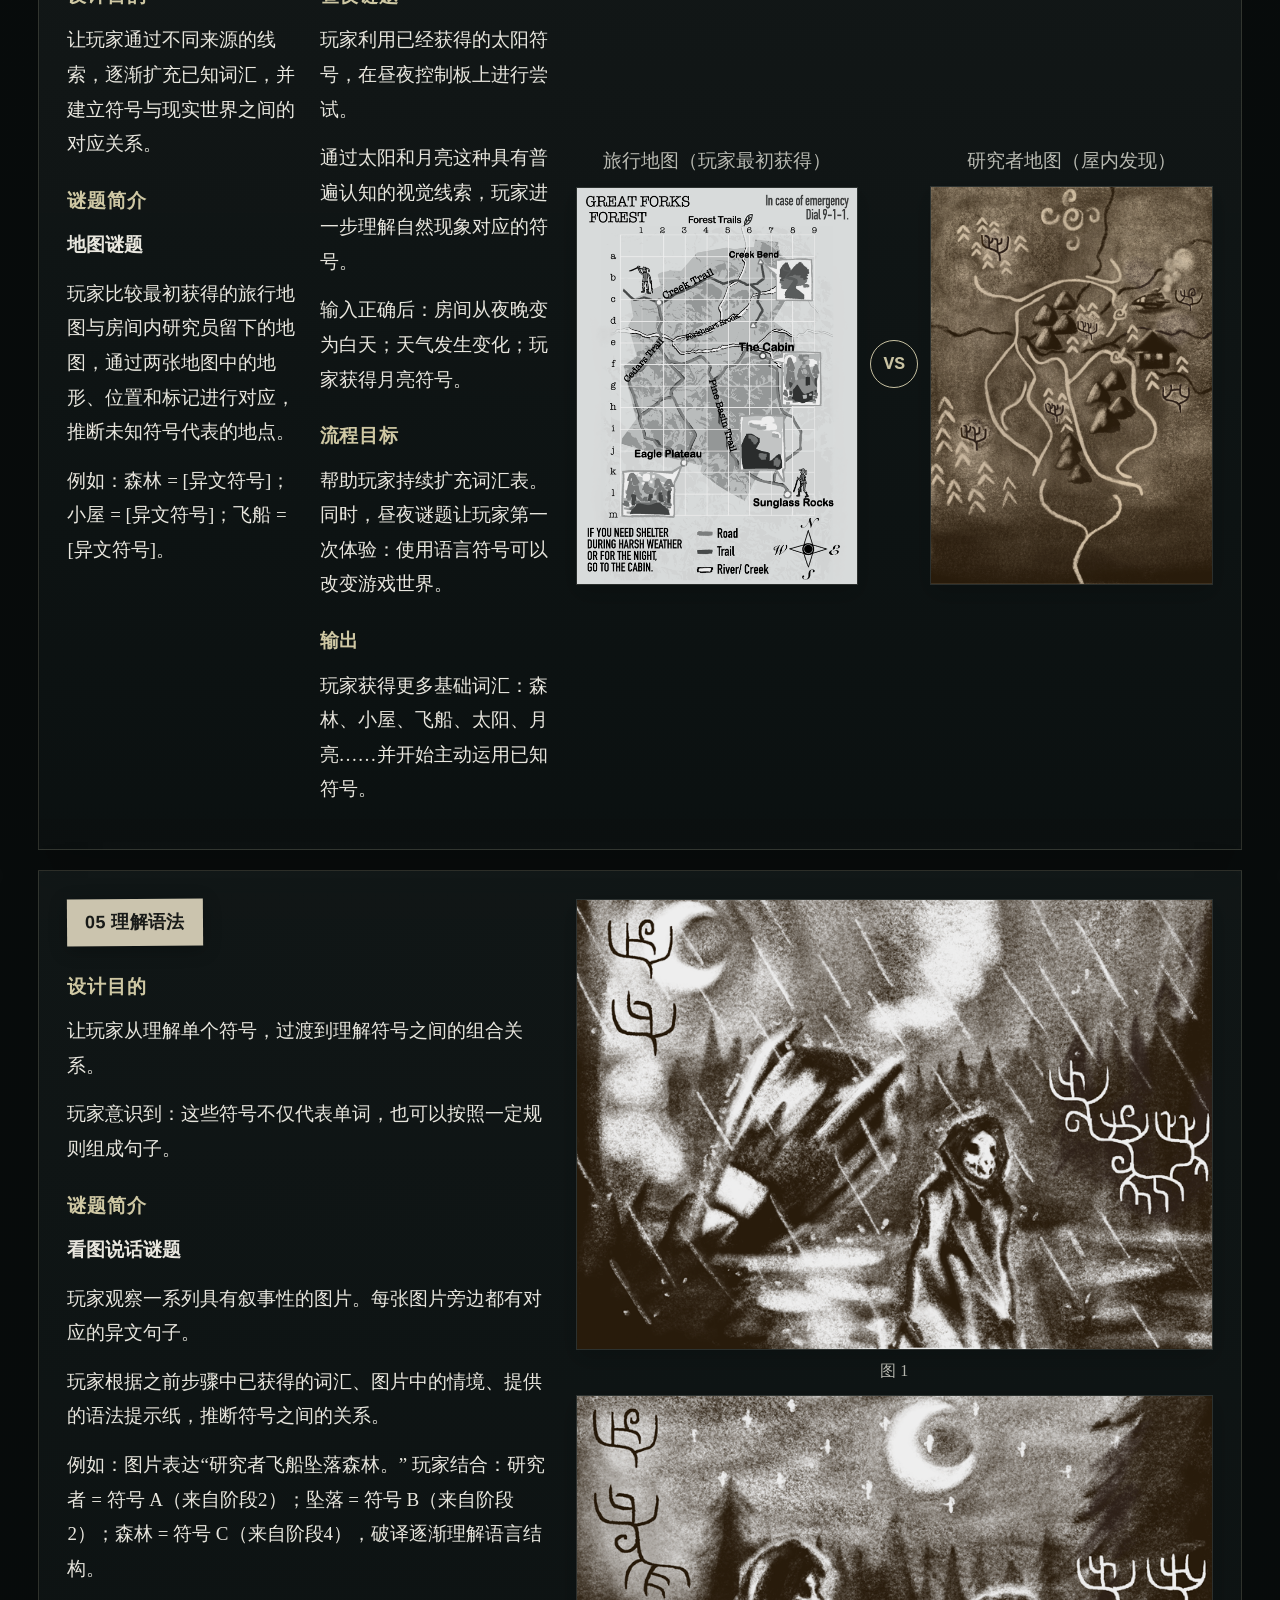
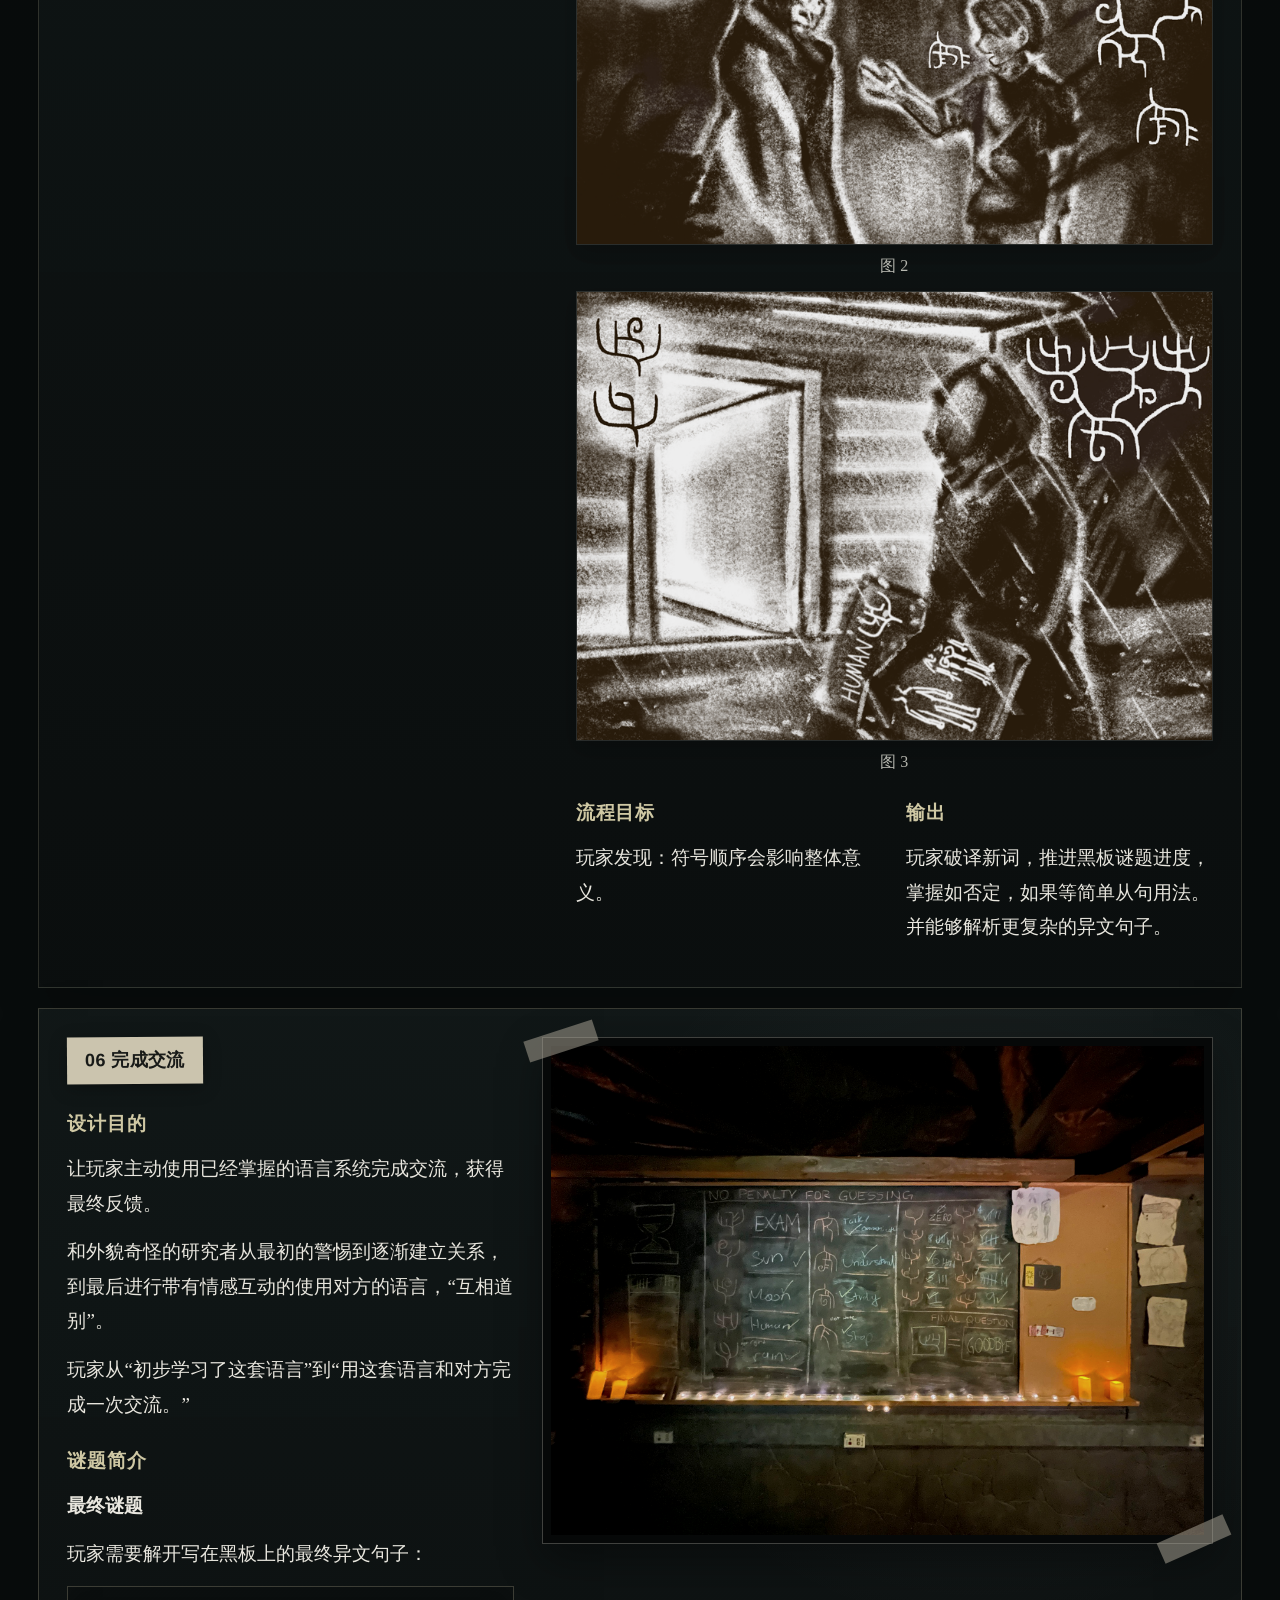
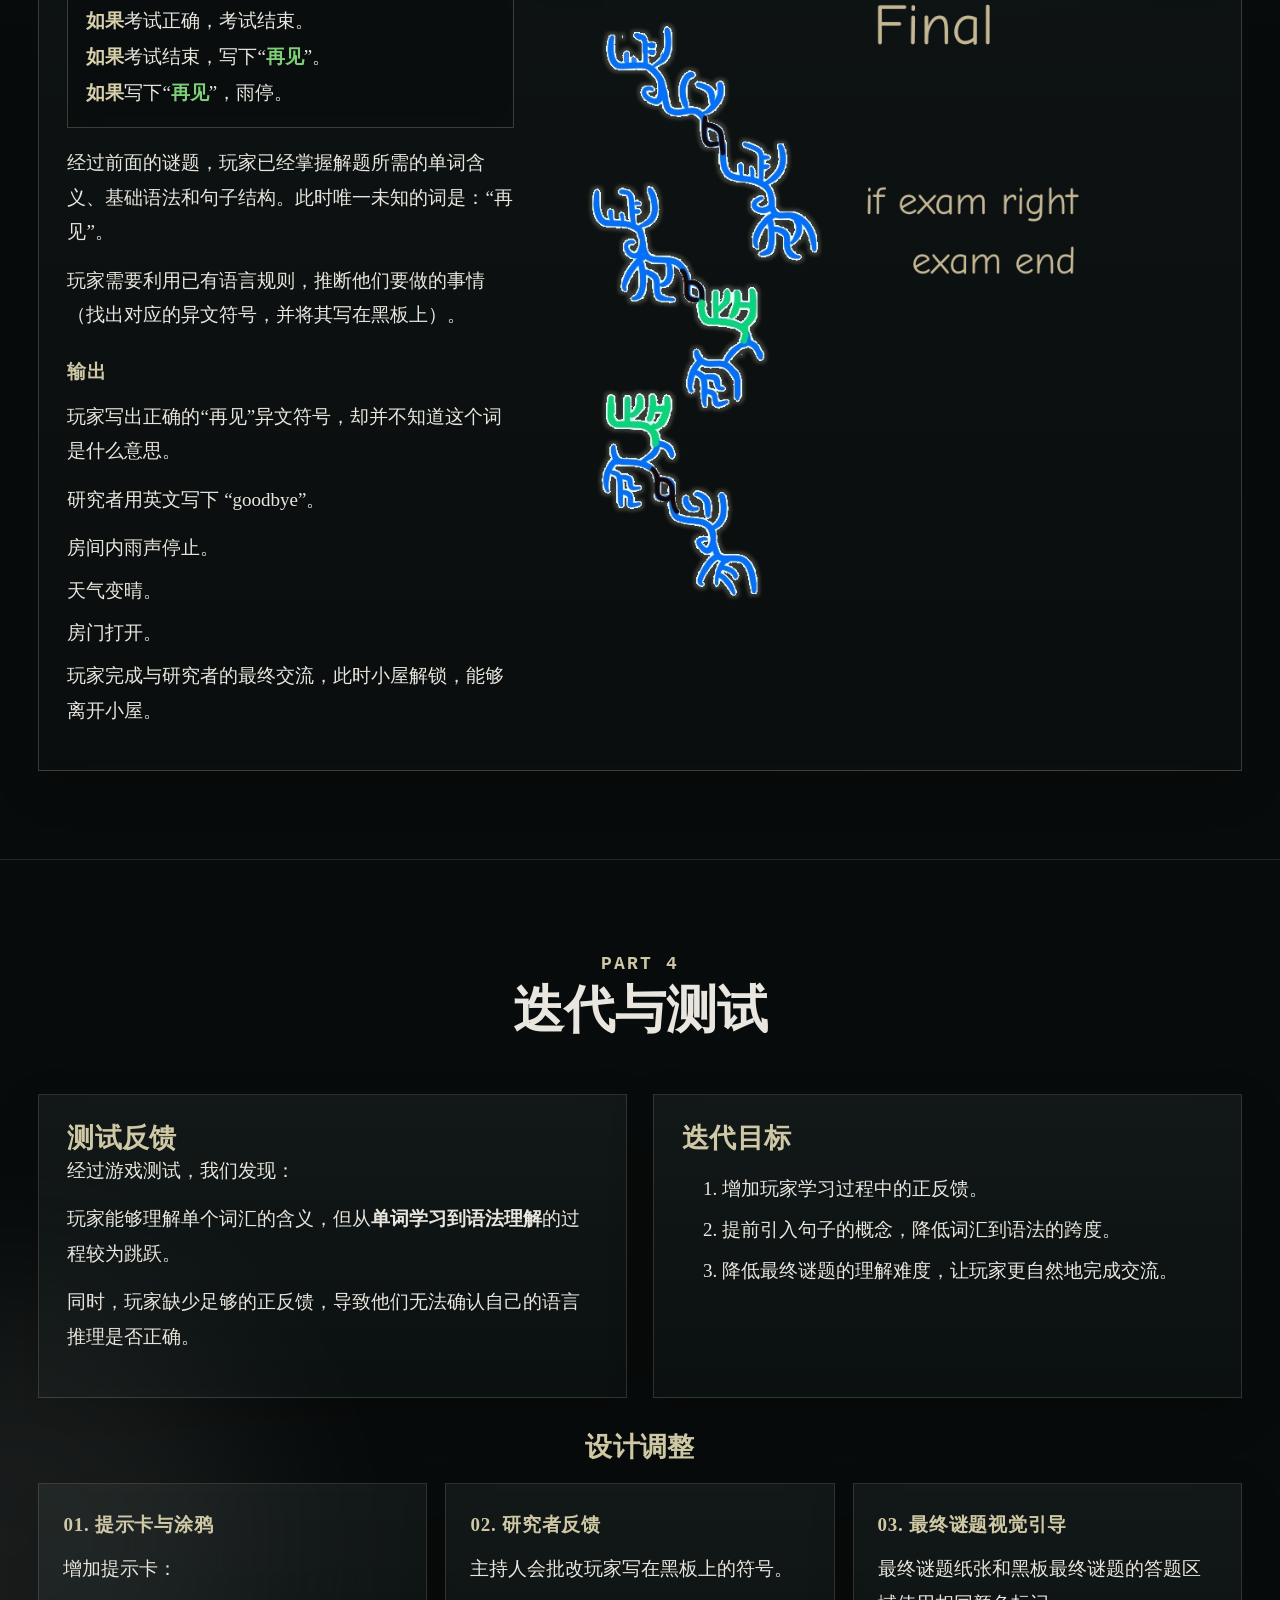
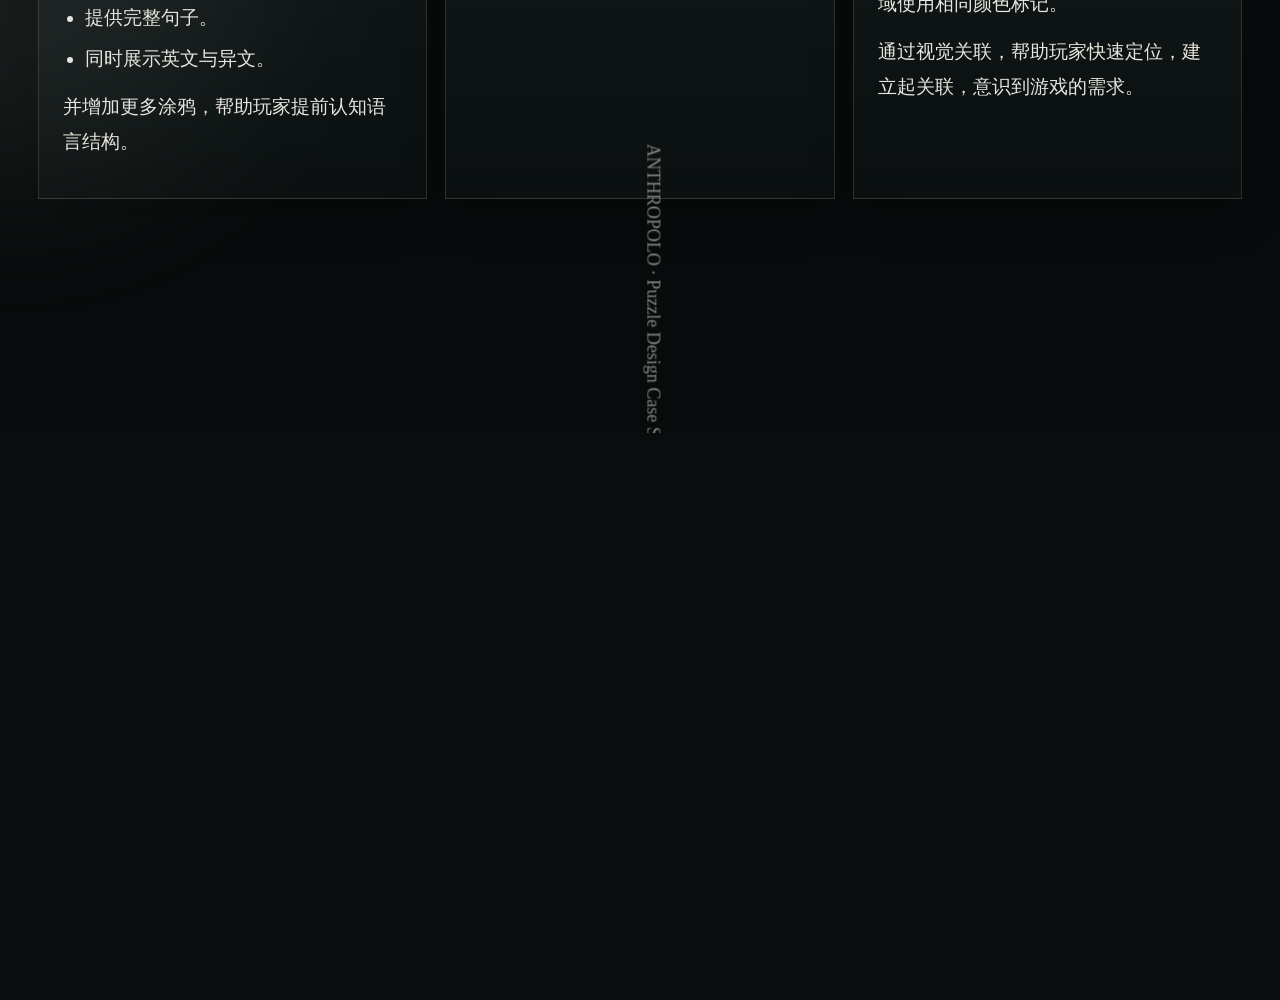
==== commit 3ec81618: "Add files via upload" ====
--- a/anthropolo.html
+++ b/anthropolo.html
@@ -20,6 +20,7 @@
 </div>
 <div class="nav-links">
 <a class="portfolio-back" href="index.html">← 返回作品集</a>
+<a href="narrative.html">叙事写作</a>
 <a href="#overview">项目概览</a>
 <a href="#journey">玩家语言发现之旅</a>
 <a href="#iteration">迭代与测试</a>
--- a/assets/anthropolo/css/style.css
+++ b/assets/anthropolo/css/style.css
@@ -0,0 +1,939 @@
+:root{
+  --bg:#0d0f0e;
+  --panel:#121514;
+  --panel2:#171a18;
+  --ink:#ece9df;
+  --muted:#c7c2b6;
+  --gold:#d5a72f;
+  --gold2:#f1c34a;
+  --line:rgba(213,167,47,.42);
+  --soft:rgba(255,255,255,.08);
+  --paper:#d9cfb8;
+}
+*{box-sizing:border-box}
+html{scroll-behavior:smooth}
+body{
+  margin:0;
+  color:var(--ink);
+  background:
+    radial-gradient(circle at 15% 8%,rgba(255,255,255,.025),transparent 28%),
+    radial-gradient(circle at 85% 32%,rgba(255,255,255,.018),transparent 25%),
+    linear-gradient(rgba(255,255,255,.014) 1px,transparent 1px),
+    linear-gradient(90deg,rgba(255,255,255,.01) 1px,transparent 1px),
+    var(--bg);
+  background-size:auto,auto,18px 18px,18px 18px,auto;
+  font-family:"STKaiti","KaiTi","Kaiti SC","Songti SC","SimSun",serif;
+  font-size:18px;
+  line-height:1.82;
+}
+body:before{
+  content:"";
+  position:fixed; inset:0; pointer-events:none; z-index:20;
+  background:radial-gradient(ellipse at center,transparent 58%,rgba(0,0,0,.42) 100%);
+  mix-blend-mode:multiply;
+}
+img{max-width:100%;display:block}
+a{color:inherit}
+.wrap{width:min(1480px,94vw);margin:0 auto}
+.section{
+  position:relative;
+  padding:88px 0;
+  border-top:1px solid var(--line);
+}
+.section:first-child{border-top:0}
+.rule{
+  height:1px;
+  background:linear-gradient(90deg,transparent,var(--line) 10%,var(--line) 90%,transparent);
+  margin:28px 0;
+}
+.kicker{
+  color:var(--gold2);
+  font-family:"Courier New",monospace;
+  letter-spacing:.12em;
+  text-transform:uppercase;
+  font-weight:700;
+}
+h1,h2,h3,h4{margin:0;line-height:1.15}
+h1{
+  font-family:"STKaiti","KaiTi","Kaiti SC","Songti SC","SimSun",serif;
+  font-weight:600;
+  font-size:clamp(50px,5.7vw,92px);
+  letter-spacing:-.03em;
+}
+h2{
+  font-family:"Microsoft YaHei","PingFang SC","Noto Sans CJK SC","Source Han Sans SC",sans-serif;
+  font-weight:600;
+  font-size:clamp(38px,4vw,66px);
+}
+h3{
+  font-family:"Microsoft YaHei","PingFang SC","Noto Sans CJK SC","Source Han Sans SC",sans-serif;
+  text-transform:uppercase;
+  letter-spacing:.01em;
+  font-size:clamp(25px,2.1vw,36px);
+}
+h4{
+  color:var(--gold2);
+  font-size:20px;
+  letter-spacing:.04em;
+  margin-bottom:10px;
+}
+p{margin:0 0 14px}
+ul{margin:8px 0 0;padding-left:1.2em}
+li{margin:.35em 0}
+.gold{color:var(--gold2)}
+.muted{color:var(--muted)}
+.small{font-size:1rem}
+.label{
+  display:inline-block;
+  color:#111;
+  background:var(--paper);
+  padding:7px 18px;
+  font-family:"Microsoft YaHei","PingFang SC","Noto Sans CJK SC","Source Han Sans SC",sans-serif;
+  font-weight:700;
+  letter-spacing:.02em;
+  transform:rotate(-.4deg);
+  box-shadow:0 3px 14px rgba(0,0,0,.35);
+}
+.chalk-card{
+  border:1px solid var(--line);
+  background:linear-gradient(180deg,rgba(255,255,255,.022),rgba(255,255,255,.006));
+  box-shadow:inset 0 0 34px rgba(255,255,255,.012);
+}
+.photo{
+  position:relative;
+  border:1px solid rgba(238,233,218,.42);
+  background:#090a09;
+  padding:8px;
+  box-shadow:0 14px 34px rgba(0,0,0,.32);
+}
+.photo:before,.photo:after{
+  content:"";
+  position:absolute;
+  width:72px;height:22px;
+  background:rgba(202,188,158,.62);
+  filter:saturate(.65);
+  z-index:2;
+}
+.photo:before{left:-18px;top:-8px;transform:rotate(-18deg)}
+.photo:after{right:-18px;bottom:-7px;transform:rotate(-24deg)}
+.photo img{width:100%;height:100%;object-fit:cover}
+.hero{min-height:100vh;display:flex;align-items:center;padding:28px 0 70px}
+.logo{
+  width:520px;
+  max-width:48vw;
+  height:auto;
+  margin:0 auto 24px;
+}
+.hero-grid{
+  display:grid;
+  grid-template-columns:1.02fr .62fr 1fr;
+  gap:44px;
+  align-items:center;
+  min-height:650px;
+}
+.hero-copy .lead{
+  font-family:"STKaiti","KaiTi","Kaiti SC","Songti SC","SimSun",serif;
+  color:var(--muted);
+  font-size:clamp(19px,1.55vw,25px);
+  max-width:650px;
+  margin-top:30px;
+}
+.hero-copy .accent-line{
+  width:180px;height:3px;background:var(--gold);margin:28px 0;
+}
+.glyph-chain{max-height:600px;margin:auto;object-fit:contain}
+.progress{
+  border-left:2px solid var(--gold);
+  padding-left:28px;
+}
+.progress-item{
+  position:relative;
+  padding:0 0 25px 8px;
+  border-bottom:1px solid rgba(255,255,255,.14);
+  margin-bottom:20px;
+}
+.progress-item:last-child{border-bottom:0;margin-bottom:0;padding-bottom:0}
+.progress-item:before{
+  content:"";
+  position:absolute;left:-36px;top:6px;
+  width:14px;height:14px;border-radius:50%;background:var(--gold2);
+}
+.progress-item b{
+  display:block;font-family:"STKaiti","KaiTi","Kaiti SC","Songti SC","SimSun",serif;font-size:20px;letter-spacing:.04em;
+}
+.progress-item span{display:block;color:var(--muted);margin-top:5px;font-size:18px}
+.overview-title{text-align:center;margin-bottom:46px}
+.overview-grid{
+  display:grid;
+  grid-template-columns:1.05fr .95fr;
+  gap:64px;
+  align-items:center;
+}
+.intro{
+  font-family:"STKaiti","KaiTi","Kaiti SC","Songti SC","SimSun",serif !important;
+  font-size:clamp(19px,1.35vw,23px);
+  line-height:1.82;
+}
+.contrib{
+  display:grid;
+  grid-template-columns:.72fr 1.28fr;
+  gap:48px;
+  align-items:center;
+  margin-top:50px;
+}
+.contrib-list{
+  border-left:1px solid var(--line);
+  padding-left:26px;
+}
+.contrib-list li::marker{color:var(--gold2)}
+.journey-head{text-align:center;margin-bottom:54px}
+.journey-head p{max-width:920px;margin:16px auto 0;color:var(--muted)}
+.stages-top{
+  display:grid;
+  grid-template-columns:repeat(3,1fr);
+  gap:18px;
+}
+.stage{
+  padding:24px;
+  min-height:100%;
+  position:relative;
+}
+.stage .stage-no{
+  position:absolute;top:14px;left:22px;
+  font-family:"Courier New",monospace;
+  font-size:36px;color:var(--gold2);
+  font-weight:700;
+  line-height:1;
+}
+.stage h3{padding-top:58px;margin-bottom:24px}
+.stage-block{margin:22px 0}
+.stage-block:first-of-type{margin-top:0}
+.stage-media{display:grid;gap:12px;margin-top:14px}
+.stage-media.two{grid-template-columns:1fr 1fr}
+.stage-media img{
+  width:100%;height:240px;object-fit:cover;
+  border:1px solid rgba(255,255,255,.2);
+}
+.stage-media.tall img{height:310px}
+.stage-output{
+  border-top:1px solid var(--line);
+  padding-top:18px;
+  margin-top:22px;
+}
+.stages-lower{display:grid;gap:20px;margin-top:20px}
+.wide-stage{
+  display:grid;
+  grid-template-columns:.86fr 1.14fr;
+  gap:28px;
+  padding:28px;
+}
+.wide-stage .content{display:grid;grid-template-columns:1fr 1fr;gap:24px}
+.wide-stage .content.single{grid-template-columns:1fr}
+.map-compare{
+  display:grid;grid-template-columns:1fr auto 1fr;gap:12px;align-items:center;
+}
+.map-compare .vs{
+  width:48px;height:48px;border:1px solid var(--gold2);border-radius:50%;
+  display:grid;place-items:center;color:var(--gold2);font-family:"Courier New",monospace;font-weight:700;
+}
+.map-compare img{height:520px;width:100%;object-fit:cover;border:1px solid rgba(255,255,255,.24)}
+.story-strip{display:grid;grid-template-columns:repeat(3,1fr);gap:10px}
+.story-strip figure{margin:0}
+.story-strip img{height:280px;width:100%;object-fit:cover;border:1px solid rgba(255,255,255,.22)}
+.story-strip figcaption{text-align:center;color:var(--muted);font-size:1rem;margin-top:6px}
+.final-stage{grid-template-columns:.8fr 1.2fr}
+.final-stage .photo img{height:620px;object-fit:cover}
+.iter-grid{display:grid;grid-template-columns:1fr 1fr;gap:26px}
+.iter-box{padding:28px}
+.changes-title{text-align:center;margin:34px 0 20px;color:var(--gold2)}
+.changes{display:grid;grid-template-columns:repeat(3,1fr);gap:18px}
+.change{padding:24px}
+.footer{
+  text-align:center;color:#8f8b80;padding:44px 0 70px;font-family:"STKaiti","KaiTi","Kaiti SC","Songti SC","SimSun",serif;transform:rotate(90deg)}
+  .story-strip{grid-template-columns:1fr}
+  .story-strip img{height:auto}
+  .map-compare img,.final-stage .photo img{height:auto}
+  .logo{width:min(78vw,520px);max-width:none;height:auto}
+}
+
+/* ===== Sticky navigation ===== */
+.top-nav{
+  position:fixed;
+  top:0;
+  left:0;
+  right:0;
+  z-index:100;
+  background:rgba(10,12,11,.82);
+  backdrop-filter:blur(12px);
+  -webkit-backdrop-filter:blur(12px);
+  border-bottom:1px solid rgba(213,167,47,.22);
+  transition:background .25s ease, border-color .25s ease;
+}
+.top-nav-inner{
+  width:min(1480px,94vw);
+  min-height:58px;
+  margin:0 auto;
+  display:flex;
+  align-items:center;
+  justify-content:space-between;
+  gap:24px;
+}
+.nav-brand{
+  text-decoration:none;
+  color:var(--ink);
+  font-family:"Courier New",monospace;
+  font-size:15px;
+  font-weight:700;
+  letter-spacing:.11em;
+  white-space:nowrap;
+}
+.nav-links{
+  display:flex;
+  align-items:center;
+  gap:28px;
+  flex-wrap:wrap;
+}
+.nav-links a{
+  text-decoration:none;
+  color:var(--muted);
+  font-family:"STKaiti","KaiTi","Kaiti SC","Songti SC","SimSun",serif;
+  font-size:16px;
+  transition:color .2s ease;
+}
+.nav-links a:hover,
+.nav-links a:focus-visible{
+  color:var(--gold2);
+}
+html{
+  scroll-padding-top:78px;
+}
+
+/* ===== Gentle scroll reveal ===== */
+.reveal{
+  opacity:0;
+  transform:translateY(18px);
+  transition:
+    opacity .7s ease,
+    transform .7s cubic-bezier(.2,.65,.3,1);
+}
+.reveal.is-visible{
+  opacity:1;
+  transform:none;
+}
+.reveal-delay-1{transition-delay:.06s}
+.reveal-delay-2{transition-delay:.12s}
+.reveal-delay-3{transition-delay:.18s}
+
+/* Respect accessibility preferences */
+@media (prefers-reduced-motion: reduce){
+  html{scroll-behavior:auto}
+  .reveal{
+    opacity:1 !important;
+    transform:none !important;
+    transition:none !important;
+  }
+}
+
+/* ===== Responsive refinements ===== */
+@media (max-width:1200px){
+  .wrap{width:min(1120px,92vw)}
+  .top-nav-inner{width:min(1120px,92vw)}
+  .hero-grid{
+    grid-template-columns:1fr .55fr 1fr;
+    gap:30px;
+  }
+  .progress-item b{font-size:18px}
+  .stages-top{gap:14px}
+  .stage{padding:22px}
+  .wide-stage{gap:22px}
+}
+
+@media (max-width:980px){
+  .top-nav-inner{
+    min-height:54px;
+  }
+  .nav-links{gap:18px}
+  .nav-links a{font-size:15px}
+  .hero{
+    min-height:auto;
+    padding-top:94px;
+  }
+  .hero-grid{
+    grid-template-columns:1fr 1fr;
+    min-height:auto;
+  }
+  .glyph-chain{
+    display:block;
+    max-height:420px;
+    max-width:220px;
+  }
+  .progress{
+    grid-column:1 / -1;
+    display:grid;
+    grid-template-columns:repeat(2,1fr);
+    gap:16px 30px;
+    border-left:0;
+    padding-left:0;
+    margin-top:12px;
+  }
+  .progress-item{
+    border-left:2px solid var(--gold);
+    border-bottom:1px solid rgba(255,255,255,.12);
+    padding:0 0 18px 24px;
+    margin:0;
+  }
+  .progress-item:before{
+    left:-8px;
+    top:6px;
+  }
+  .overview-grid,
+  .contrib,
+  .wide-stage,
+  .final-stage{
+    grid-template-columns:1fr;
+  }
+  .stages-top{
+    grid-template-columns:1fr;
+  }
+  .map-compare img{height:auto}
+  .final-stage .photo img{height:auto}
+}
+
+@media (max-width:720px){
+  .top-nav-inner{
+    min-height:52px;
+    align-items:flex-start;
+    padding:10px 0;
+  }
+  .nav-brand{
+    font-size:13px;
+    padding-top:4px;
+  }
+  .nav-links{
+    justify-content:flex-end;
+    gap:8px 14px;
+    max-width:72%;
+  }
+  .nav-links a{
+    font-size:13px;
+    line-height:1.3;
+  }
+  html{scroll-padding-top:92px}
+  .hero{padding-top:110px}
+  .hero-grid{
+    grid-template-columns:1fr;
+    gap:26px;
+  }
+  .glyph-chain{
+    order:2;
+    max-width:160px;
+    max-height:320px;
+  }
+  .hero-copy{order:1}
+  .progress{
+    order:3;
+    grid-template-columns:1fr;
+  }
+  .section{padding:56px 0}
+  .journey-head{margin-bottom:42px}
+  .stage{padding:20px}
+  .wide-stage{padding:22px}
+  .story-strip{grid-template-columns:1fr}
+  .changes,
+  .iter-grid,
+  .wide-stage .content,
+  .stage-media.two,
+  .map-compare{
+    grid-template-columns:1fr;
+  }
+  .map-compare .vs{
+    margin:auto;
+    transform:rotate(90deg);
+  }
+  .stage-media img{
+    height:auto;
+    max-height:none;
+  }
+  .story-strip img{height:auto}
+  .photo:before,.photo:after{width:50px}
+  .logo{
+    width:min(78vw,520px);
+    max-width:none;
+    height:auto;
+  }
+}
+
+@media (max-width:480px){
+  .wrap,
+  .top-nav-inner{width:92vw}
+  .nav-links{
+    max-width:68%;
+    gap:6px 10px;
+  }
+  .nav-links a{font-size:12px}
+  h1{font-size:clamp(42px,13vw,58px)}
+  h2{font-size:clamp(34px,10vw,46px)}
+  .intro{font-size:18px}
+  .stage h3{font-size:28px}
+  .progress-item .intro{font-size:17px}
+}
+
+
+.final-stage-media{display:grid;gap:18px;align-content:start}
+.final-stage .photo{align-self:start}
+.final-stage .photo img{height:auto;max-height:none;object-fit:contain;display:block}
+.logic-box{
+  margin:14px 0 18px;
+  padding:16px 18px;
+  border:1px solid rgba(225,196,112,.38);
+  background:linear-gradient(180deg,rgba(255,255,255,.03),rgba(255,255,255,.01));
+  box-shadow:inset 0 0 24px rgba(255,255,255,.02);
+}
+.logic-box p{margin:0;line-height:1.9}
+.final-stage .plain-lines{margin:10px 0 0}
+.final-stage .plain-lines p{margin:8px 0}
+.final-stage ul{list-style:none;padding-left:0;margin:8px 0 0}
+.final-stage ul li{margin:8px 0}
+
+
+.final-stage-media .photo.transparent-embed{
+  background:transparent;
+  box-shadow:none;
+}
+.final-stage-media .photo.transparent-embed:before,
+.final-stage-media .photo.transparent-embed:after{
+  opacity:.45;
+}
+.final-stage-media .photo.transparent-embed img{
+  background:transparent;
+}
+
+
+.logic-if{color:#86c86d;font-weight:700}
+.logic-goodbye{color:var(--gold2);font-weight:700}
+.final-stage-diagram{
+  padding:8px 12px 0;
+  background:transparent;
+  border:0;
+  box-shadow:none;
+}
+.final-stage-diagram img{
+  width:100%;
+  height:auto;
+  display:block;
+  object-fit:contain;
+  background:transparent;
+}
+
+/* Portfolio integration */
+.anthro-brand-group{display:flex;align-items:center;gap:10px;min-width:0}
+.nav-home{color:var(--muted);text-decoration:none;font-family:"Courier New",monospace;font-size:14px;letter-spacing:.06em;white-space:nowrap}
+.nav-home:hover,.nav-home:focus-visible{color:var(--gold2)}
+.nav-sep{color:rgba(213,167,47,.55)}
+.portfolio-back{color:var(--gold2)!important}
+@media(max-width:720px){
+  .anthro-brand-group{gap:7px}
+  .nav-home{font-size:12px}
+  .nav-sep{display:none}
+  .nav-brand{display:none}
+  .portfolio-back{display:none}
+}
+
+
+/* ===== V15 atmosphere: dark forest / quiet / uncanny ===== */
+:root{
+  --bg:#06100b;
+  --panel:#0a1710;
+  --panel2:#0e1e15;
+  --ink:#e7eadf;
+  --muted:#aab5a8;
+  --gold:#a7a56a;
+  --gold2:#d2c77e;
+  --line:rgba(151,166,110,.32);
+  --soft:rgba(193,211,178,.055);
+  --paper:#c8c0a0;
+  --moss:#243d2b;
+  --deep-green:#07120c;
+  --fog:#8fa593;
+}
+body{
+  background:
+    radial-gradient(ellipse at 50% -8%, rgba(75,111,78,.22) 0%, rgba(20,46,28,.09) 31%, transparent 58%),
+    radial-gradient(circle at 9% 31%, rgba(46,89,58,.15), transparent 29%),
+    radial-gradient(circle at 91% 65%, rgba(60,84,58,.11), transparent 31%),
+    linear-gradient(rgba(175,200,174,.018) 1px,transparent 1px),
+    linear-gradient(90deg,rgba(175,200,174,.012) 1px,transparent 1px),
+    #06100b;
+  background-size:auto,auto,auto,22px 22px,22px 22px,auto;
+  color:var(--ink);
+}
+body::after{
+  content:"";
+  position:fixed;
+  inset:0;
+  z-index:-1;
+  pointer-events:none;
+  opacity:.22;
+  background:
+    repeating-linear-gradient(91deg,transparent 0 7vw,rgba(27,54,34,.18) 7vw 7.7vw,transparent 7.7vw 14vw),
+    linear-gradient(180deg,rgba(116,139,112,.045),transparent 24%,rgba(0,0,0,.22) 100%);
+}
+body:before{
+  background:
+    radial-gradient(ellipse at center,transparent 48%,rgba(0,0,0,.62) 100%),
+    linear-gradient(180deg,rgba(4,13,8,.06),rgba(0,0,0,.16));
+  mix-blend-mode:multiply;
+}
+.top-nav{
+  background:rgba(4,12,8,.90);
+  border-bottom:1px solid rgba(162,170,108,.22);
+  box-shadow:0 10px 30px rgba(0,0,0,.16);
+}
+.nav-brand{color:#e4e8dc}
+.nav-links a{color:#9fae9f}
+.nav-links a:hover,.nav-links a:focus-visible{color:#d6cf8a}
+.hero{
+  position:relative;
+  isolation:isolate;
+  overflow:hidden;
+  background:
+    linear-gradient(180deg,rgba(4,13,8,.18) 0%,rgba(5,15,9,.42) 74%,rgba(6,16,11,.90) 100%),
+    radial-gradient(ellipse at 52% 37%,rgba(102,128,98,.12),transparent 33%);
+}
+.hero::before{
+  content:"";
+  position:absolute;
+  inset:0;
+  z-index:-2;
+  opacity:.62;
+  background:
+    repeating-linear-gradient(94deg,transparent 0 10%,rgba(8,23,13,.62) 10% 12%,transparent 12% 18%),
+    radial-gradient(ellipse at 50% 42%,rgba(95,118,91,.10),transparent 44%);
+}
+.hero::after{
+  content:"";
+  position:absolute;
+  z-index:-1;
+  left:-8%;right:-8%;bottom:-6%;height:43%;
+  background:
+    radial-gradient(ellipse at 12% 100%,rgba(38,67,40,.58),transparent 55%),
+    radial-gradient(ellipse at 43% 100%,rgba(24,54,31,.62),transparent 57%),
+    radial-gradient(ellipse at 75% 100%,rgba(33,66,39,.56),transparent 58%),
+    radial-gradient(ellipse at 98% 100%,rgba(20,50,30,.58),transparent 54%);
+  opacity:.72;
+}
+.logo{
+  filter:drop-shadow(0 0 14px rgba(191,199,153,.08)) drop-shadow(0 8px 22px rgba(0,0,0,.50));
+}
+.hero-copy h1{text-shadow:0 3px 18px rgba(0,0,0,.34)}
+.hero-copy .accent-line{background:linear-gradient(90deg,#d0c57b,#66754b)}
+.progress{border-color:#8f9763}
+.progress-item:before{background:#c9c77d;box-shadow:0 0 0 4px rgba(139,154,95,.12),0 0 16px rgba(181,190,126,.12)}
+.glyph-chain{opacity:.88;filter:sepia(.16) saturate(.75) brightness(.88) hue-rotate(54deg) drop-shadow(0 0 14px rgba(132,156,104,.13))}
+.chalk-card{
+  border:1px solid rgba(139,158,104,.29);
+  background:linear-gradient(180deg,rgba(31,57,37,.31),rgba(7,18,11,.42)),repeating-linear-gradient(96deg,rgba(255,255,255,.012) 0 1px,transparent 1px 18px);
+  box-shadow:inset 0 0 42px rgba(137,160,112,.018),0 18px 45px rgba(0,0,0,.16);
+}
+.stage:nth-child(2n),.wide-stage:nth-child(2n){
+  background:linear-gradient(180deg,rgba(23,49,31,.38),rgba(7,17,11,.46)),repeating-linear-gradient(96deg,rgba(255,255,255,.01) 0 1px,transparent 1px 21px);
+}
+.stage:hover,.wide-stage:hover,.iter-box:hover,.change:hover{
+  border-color:rgba(190,192,119,.44);
+  box-shadow:inset 0 0 42px rgba(146,167,110,.025),0 18px 52px rgba(0,0,0,.24);
+}
+.section{border-top-color:rgba(139,158,104,.23)}
+.rule{background:linear-gradient(90deg,transparent,rgba(154,166,105,.35) 11%,rgba(154,166,105,.35) 89%,transparent)}
+.gold,h4,.kicker,.changes-title{color:#cec57c}
+.label{color:#0c160d;background:#c4bd89;box-shadow:0 4px 18px rgba(0,0,0,.38)}
+.photo{border-color:rgba(164,175,132,.35);background:#040a06;box-shadow:0 16px 40px rgba(0,0,0,.40)}
+.photo:before,.photo:after{background:rgba(153,143,111,.48)}
+.stage-media img,.story-strip img,.map-compare img{border-color:rgba(161,177,134,.23);box-shadow:0 8px 22px rgba(0,0,0,.18)}
+.photo img,.stage-media img,.story-strip img,.map-compare img{filter:saturate(.78) brightness(.88) contrast(1.04) sepia(.04) hue-rotate(34deg)}
+.photo:hover img,.stage-media img:hover,.story-strip img:hover,.map-compare img:hover{filter:saturate(.92) brightness(.96) contrast(1.03)}
+#overview::before,#journey::before,#iteration::before{
+  content:"";position:absolute;pointer-events:none;width:44vw;height:44vw;border-radius:50%;filter:blur(90px);opacity:.11;background:#5d775a;
+}
+#overview::before{left:-23vw;top:8%}
+#journey::before{right:-25vw;top:20%}
+#iteration::before{left:-25vw;bottom:8%}
+.final-stage{
+  border-color:rgba(190,190,113,.42);
+  background:radial-gradient(circle at 78% 18%,rgba(119,131,72,.12),transparent 28%),linear-gradient(180deg,rgba(20,45,28,.44),rgba(5,16,10,.52));
+}
+.logic-box{background:rgba(2,10,5,.54);border-color:rgba(176,180,106,.34)!important}
+.logic-if,.logic-goodbye{color:#d8cf82!important}
+.footer{color:#788679}
+@media(max-width:820px){.hero::before{opacity:.42}.hero::after{height:31%}body::after{opacity:.12}}
+
+
+/* ===== V16 atmosphere: mist forest / quiet / uncanny ===== */
+:root{
+  --bg:#090d0d;
+  --panel:#101616;
+  --panel2:#141a1a;
+  --ink:#e8e6de;
+  --muted:#b8b9b1;
+  --gold:#a8a184;
+  --gold2:#c9c3a3;
+  --line:rgba(196,201,189,.20);
+  --soft:rgba(255,255,255,.045);
+  --paper:#cfc9b5;
+}
+body{
+  background:
+    radial-gradient(circle at 18% 10%, rgba(255,255,255,.045), transparent 24%),
+    radial-gradient(circle at 84% 22%, rgba(255,255,255,.032), transparent 22%),
+    linear-gradient(180deg, rgba(255,255,255,.012), rgba(0,0,0,.06) 36%, rgba(0,0,0,.14) 100%),
+    #090d0d;
+  color:var(--ink);
+}
+body::after{
+  content:"";
+  position:fixed;
+  inset:0;
+  z-index:-1;
+  pointer-events:none;
+  background:
+    linear-gradient(180deg, rgba(9,13,13,.28) 0%, rgba(9,13,13,.62) 38%, rgba(9,13,13,.86) 100%),
+    url('../images/mist-forest-ref.png') center top / cover no-repeat;
+  opacity:.17;
+  filter:grayscale(.18) saturate(.55) brightness(.72) contrast(1.05) blur(.2px);
+}
+body:before{
+  background:
+    radial-gradient(ellipse at center, transparent 50%, rgba(0,0,0,.60) 100%),
+    linear-gradient(180deg, rgba(255,255,255,.018), rgba(0,0,0,.12));
+  mix-blend-mode:multiply;
+}
+.top-nav{
+  background:rgba(8,11,11,.88);
+  border-bottom:1px solid rgba(201,195,163,.16);
+  box-shadow:0 10px 30px rgba(0,0,0,.18);
+  backdrop-filter:blur(8px);
+}
+.nav-brand{color:#ece9df}
+.nav-links a{color:#b7b9b1}
+.nav-links a:hover,.nav-links a:focus-visible,
+.nav-home:hover,.nav-home:focus-visible{color:#d9d4bb}
+.nav-sep{color:rgba(201,195,163,.40)}
+
+.hero{
+  position:relative;
+  isolation:isolate;
+  overflow:hidden;
+  background:
+    linear-gradient(180deg, rgba(10,13,13,.20) 0%, rgba(10,13,13,.36) 48%, rgba(9,13,13,.88) 100%),
+    url('../images/mist-forest-ref.png') center center / cover no-repeat;
+}
+.hero::before{
+  content:"";
+  position:absolute;
+  inset:0;
+  z-index:-1;
+  background:
+    radial-gradient(ellipse at 50% 8%, rgba(255,255,255,.32) 0%, rgba(255,255,255,.09) 18%, transparent 42%),
+    linear-gradient(180deg, rgba(255,255,255,.07), transparent 26%, rgba(0,0,0,.22) 100%);
+  opacity:.82;
+}
+.hero::after{
+  content:"";
+  position:absolute;
+  left:0; right:0; bottom:0;
+  height:34%;
+  z-index:-1;
+  background:
+    radial-gradient(ellipse at 50% 100%, rgba(255,255,255,.16) 0%, rgba(255,255,255,.03) 28%, transparent 58%),
+    linear-gradient(180deg, transparent 0%, rgba(9,13,13,.78) 100%);
+}
+.logo{
+  filter:drop-shadow(0 0 12px rgba(255,255,255,.07)) drop-shadow(0 10px 26px rgba(0,0,0,.42));
+}
+.hero-copy h1{
+  text-shadow:0 3px 18px rgba(0,0,0,.34);
+}
+.hero-copy .accent-line{
+  background:linear-gradient(90deg, #d2ccb1, #8d9388);
+}
+.progress{border-left-color:rgba(207,202,176,.72)}
+.progress-item{border-bottom-color:rgba(255,255,255,.11)}
+.progress-item:before{
+  background:#d1ccb0;
+  box-shadow:0 0 0 4px rgba(220,216,189,.06),0 0 14px rgba(255,255,255,.04);
+}
+.glyph-chain{
+  opacity:.86;
+  filter:grayscale(.05) sepia(.08) saturate(.66) brightness(.94) drop-shadow(0 0 12px rgba(255,255,255,.06));
+}
+
+.section{border-top-color:rgba(201,195,163,.15)}
+.rule{background:linear-gradient(90deg, transparent, rgba(201,195,163,.30) 10%, rgba(201,195,163,.30) 90%, transparent)}
+.gold,h4,.kicker,.changes-title{color:#cfc8a4}
+.label{
+  color:#181a18;
+  background:#cbc4ae;
+  box-shadow:0 4px 18px rgba(0,0,0,.28);
+}
+.chalk-card{
+  border:1px solid rgba(201,195,163,.18);
+  background:
+    linear-gradient(180deg, rgba(20,26,26,.86), rgba(12,17,17,.92)),
+    repeating-linear-gradient(90deg, rgba(255,255,255,.012) 0 1px, transparent 1px 22px);
+  box-shadow:inset 0 0 34px rgba(255,255,255,.012), 0 16px 42px rgba(0,0,0,.18);
+}
+.stage:nth-child(2n),.wide-stage:nth-child(2n){
+  background:
+    linear-gradient(180deg, rgba(18,24,24,.88), rgba(11,15,15,.95)),
+    repeating-linear-gradient(90deg, rgba(255,255,255,.010) 0 1px, transparent 1px 24px);
+}
+.stage:hover,.wide-stage:hover,.iter-box:hover,.change:hover{
+  border-color:rgba(210,205,183,.30);
+  box-shadow:inset 0 0 38px rgba(255,255,255,.018), 0 18px 52px rgba(0,0,0,.24);
+}
+.photo{
+  border-color:rgba(230,227,215,.26);
+  background:#060808;
+  box-shadow:0 16px 40px rgba(0,0,0,.36);
+}
+.photo:before,.photo:after{background:rgba(179,171,147,.50)}
+.stage-media img,.story-strip img,.map-compare img{
+  border-color:rgba(228,227,216,.15);
+  box-shadow:0 8px 22px rgba(0,0,0,.18);
+}
+.photo img,.stage-media img,.story-strip img,.map-compare img{
+  filter:saturate(.86) brightness(.92) contrast(1.03);
+}
+.photo:hover img,.stage-media img:hover,.story-strip img:hover,.map-compare img:hover{
+  filter:saturate(.96) brightness(.98) contrast(1.03);
+}
+#overview::before,#journey::before,#iteration::before{
+  content:"";
+  position:absolute;
+  pointer-events:none;
+  width:38vw;
+  height:38vw;
+  border-radius:50%;
+  filter:blur(90px);
+  opacity:.08;
+  background:#d9ddd6;
+}
+#overview::before{left:-20vw;top:6%}
+#journey::before{right:-20vw;top:18%}
+#iteration::before{left:-18vw;bottom:10%}
+.final-stage{
+  border-color:rgba(204,197,164,.24);
+  background:
+    radial-gradient(circle at 78% 18%, rgba(218,220,213,.06), transparent 26%),
+    linear-gradient(180deg, rgba(18,24,24,.90), rgba(10,14,14,.96));
+}
+.logic-box{
+  background:rgba(7,11,11,.60);
+  border-color:rgba(205,198,166,.26)!important;
+}
+.logic-if,.logic-goodbye{color:#d7d0ab!important}
+.footer{color:#81857f}
+@media(max-width:820px){
+  body::after{opacity:.12}
+  .hero::after{height:28%}
+}
+
+
+/* ===== V21 hero motion: subtle forest parallax + drifting fog ===== */
+.hero{
+  --forest-y:0px;
+  background-position:center center, center calc(50% + var(--forest-y));
+  background-size:auto, cover;
+  background-repeat:no-repeat,no-repeat;
+}
+.anthro-fog-layer{
+  position:absolute;
+  inset:-8% -18%;
+  z-index:-0.5;
+  pointer-events:none;
+  opacity:.085;
+  background:
+    radial-gradient(ellipse at 20% 48%, rgba(240,244,239,.52) 0%, rgba(229,235,229,.18) 18%, transparent 44%),
+    radial-gradient(ellipse at 65% 34%, rgba(240,244,239,.35) 0%, rgba(229,235,229,.12) 20%, transparent 48%),
+    radial-gradient(ellipse at 88% 66%, rgba(230,235,231,.30) 0%, transparent 42%);
+  filter:blur(28px);
+  transform:translate3d(-1.2%,0,0) scale(1.03);
+  animation:anthroFogDrift 18s ease-in-out infinite alternate;
+  mix-blend-mode:screen;
+}
+@keyframes anthroFogDrift{
+  0%{transform:translate3d(-1.2%,0,0) scale(1.03);opacity:.065}
+  50%{opacity:.095}
+  100%{transform:translate3d(1.8%,1.2%,0) scale(1.055);opacity:.075}
+}
+@media(prefers-reduced-motion:reduce){
+  .hero{background-position:center center,center center!important}
+  .anthro-fog-layer{animation:none!important;transform:none!important}
+}
+
+/* ===== V22 reliability fix: Part 3/4 content must never depend on reveal observers ===== */
+#journey .reveal,
+#iteration .reveal{
+  opacity:1!important;
+  transform:none!important;
+  transition:none!important;
+}
+
+/* ===== V23 opening fog + scroll-unlock sections ===== */
+.anthro-opening-fog{
+  position:fixed;
+  inset:0;
+  z-index:120;
+  pointer-events:none;
+  overflow:hidden;
+  background:
+    radial-gradient(ellipse at 48% 45%,rgba(231,235,231,.95) 0%,rgba(199,207,201,.82) 27%,rgba(125,138,130,.55) 55%,rgba(16,23,21,.72) 100%),
+    rgba(112,124,117,.88);
+  animation:anthroOpeningVeil 2.55s cubic-bezier(.22,.62,.25,1) forwards;
+}
+.anthro-opening-fog span{
+  position:absolute;
+  width:78vw;
+  height:44vw;
+  min-width:620px;
+  min-height:360px;
+  border-radius:50%;
+  filter:blur(56px);
+  opacity:.68;
+  background:radial-gradient(ellipse,rgba(250,252,249,.84) 0%,rgba(220,226,222,.48) 36%,transparent 72%);
+}
+.anthro-opening-fog span:nth-child(1){left:-20%;top:2%;animation:anthroOpeningCloudA 2.4s ease-out forwards}
+.anthro-opening-fog span:nth-child(2){right:-25%;top:28%;animation:anthroOpeningCloudB 2.5s ease-out forwards}
+.anthro-opening-fog span:nth-child(3){left:14%;bottom:-22%;animation:anthroOpeningCloudC 2.5s ease-out forwards}
+body.anthro-opening .hero .wrap{
+  opacity:0;
+  transform:translateY(10px) scale(.995);
+  animation:anthroHeroEmerge 1.15s ease-out 1.05s forwards;
+}
+@keyframes anthroOpeningVeil{
+  0%,28%{opacity:1;visibility:visible}
+  72%{opacity:.58}
+  100%{opacity:0;visibility:hidden}
+}
+@keyframes anthroOpeningCloudA{0%{transform:translate3d(-5%,0,0) scale(1.08)}100%{transform:translate3d(-30%,-8%,0) scale(1.28);opacity:0}}
+@keyframes anthroOpeningCloudB{0%{transform:translate3d(5%,0,0) scale(1.12)}100%{transform:translate3d(32%,4%,0) scale(1.32);opacity:0}}
+@keyframes anthroOpeningCloudC{0%{transform:translate3d(0,8%,0) scale(1.04)}100%{transform:translate3d(4%,30%,0) scale(1.24);opacity:0}}
+@keyframes anthroHeroEmerge{to{opacity:1;transform:none}}
+
+/* JS adds this only while a section is waiting to enter view. */
+.anthro-section-gated{
+  opacity:.08;
+  transform:translateY(26px);
+  filter:blur(5px);
+  transition:opacity .82s ease,transform .92s cubic-bezier(.2,.72,.2,1),filter .9s ease;
+}
+.anthro-section-gated.is-unlocked,
+.is-unlocked{
+  opacity:1;
+  transform:none;
+  filter:none;
+}
+@media(prefers-reduced-motion:reduce){
+  .anthro-opening-fog{display:none!important}
+  body.anthro-opening .hero .wrap{opacity:1!important;transform:none!important;animation:none!important}
+  .anthro-section-gated{opacity:1!important;transform:none!important;filter:none!important;transition:none!important}
+}
